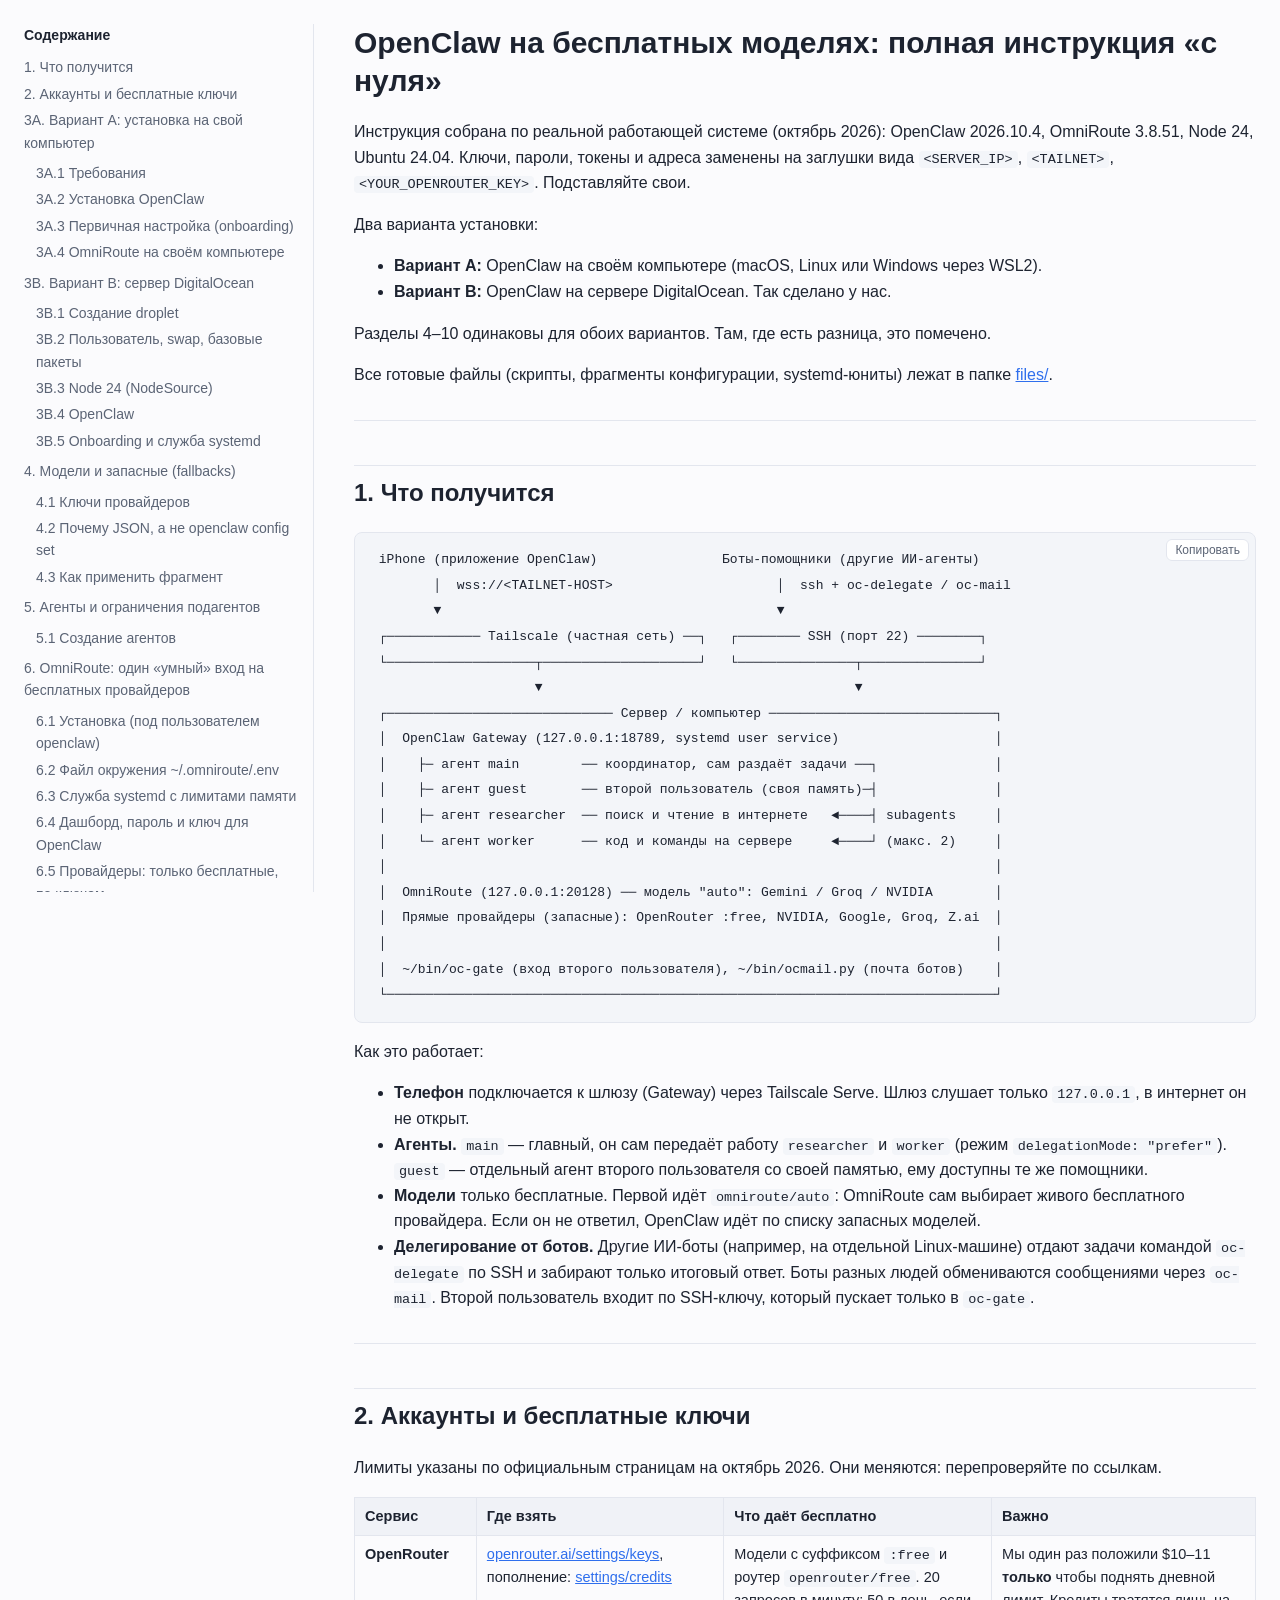
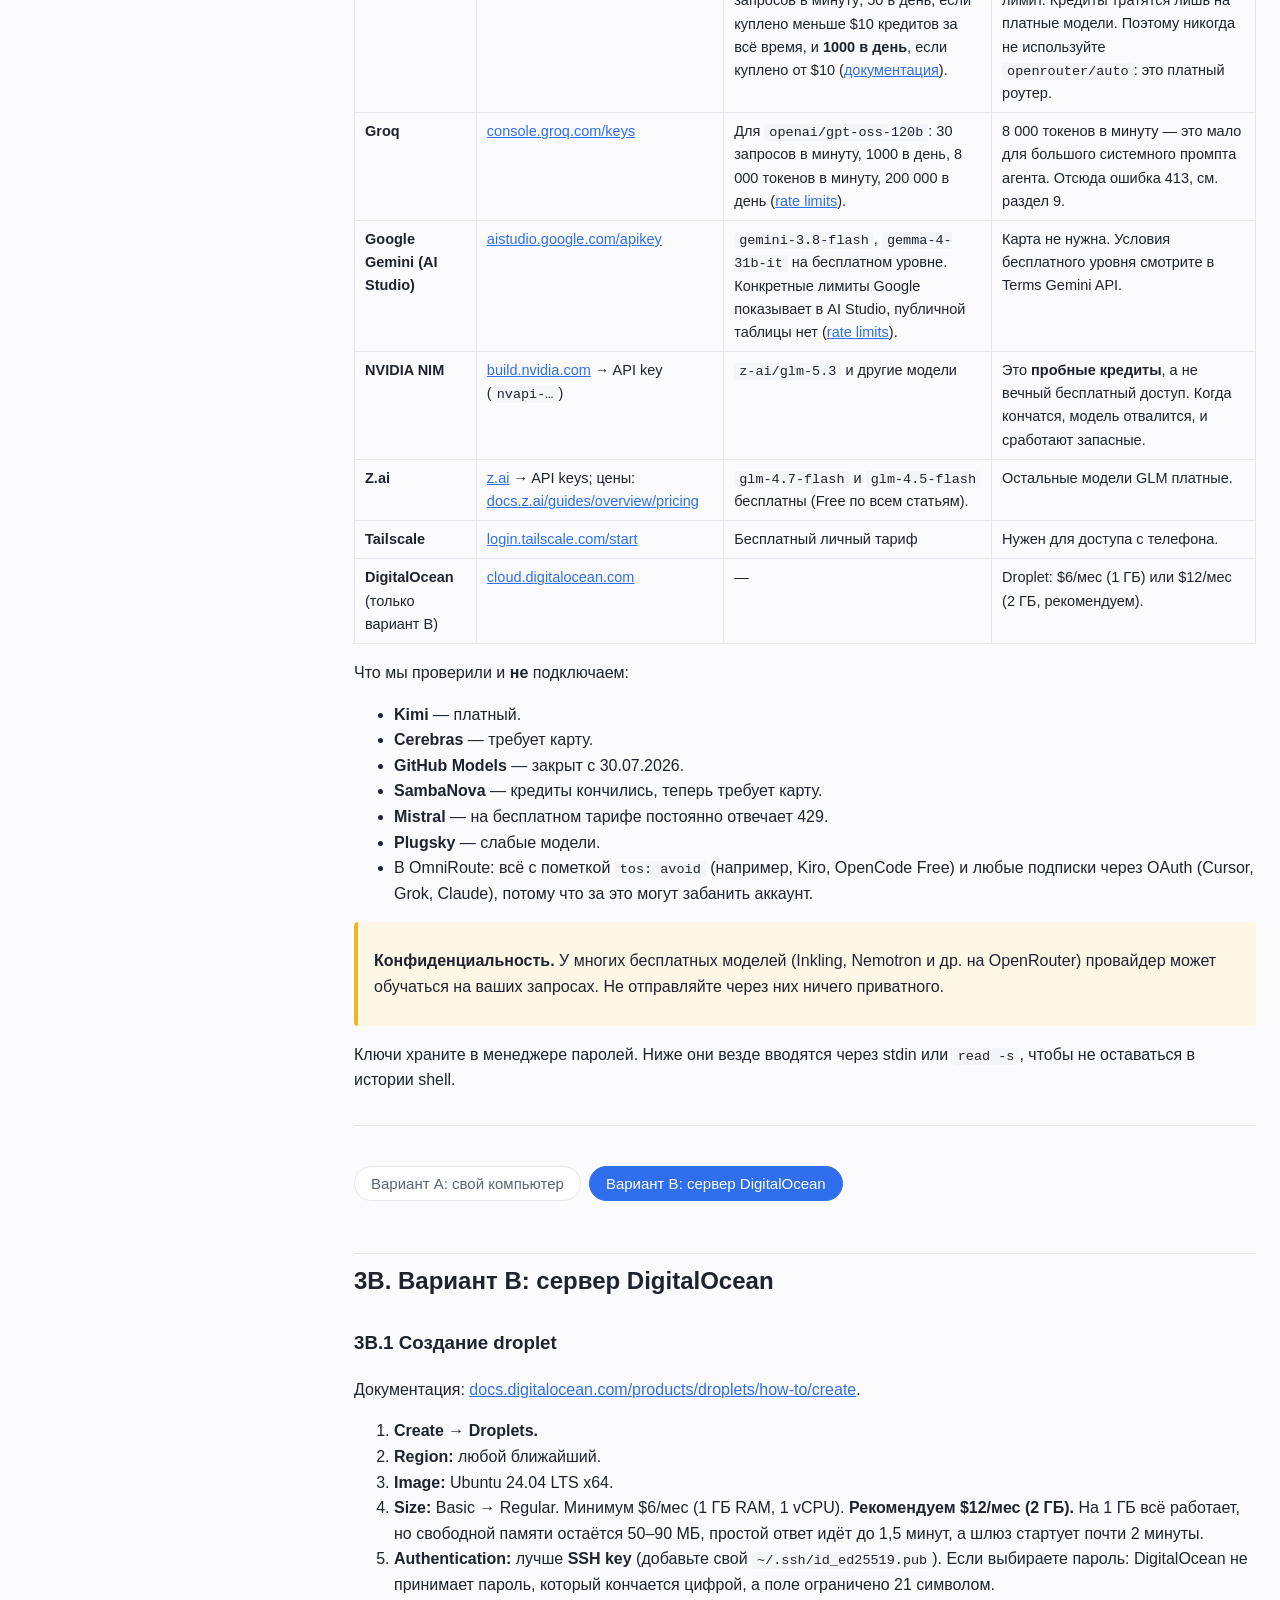
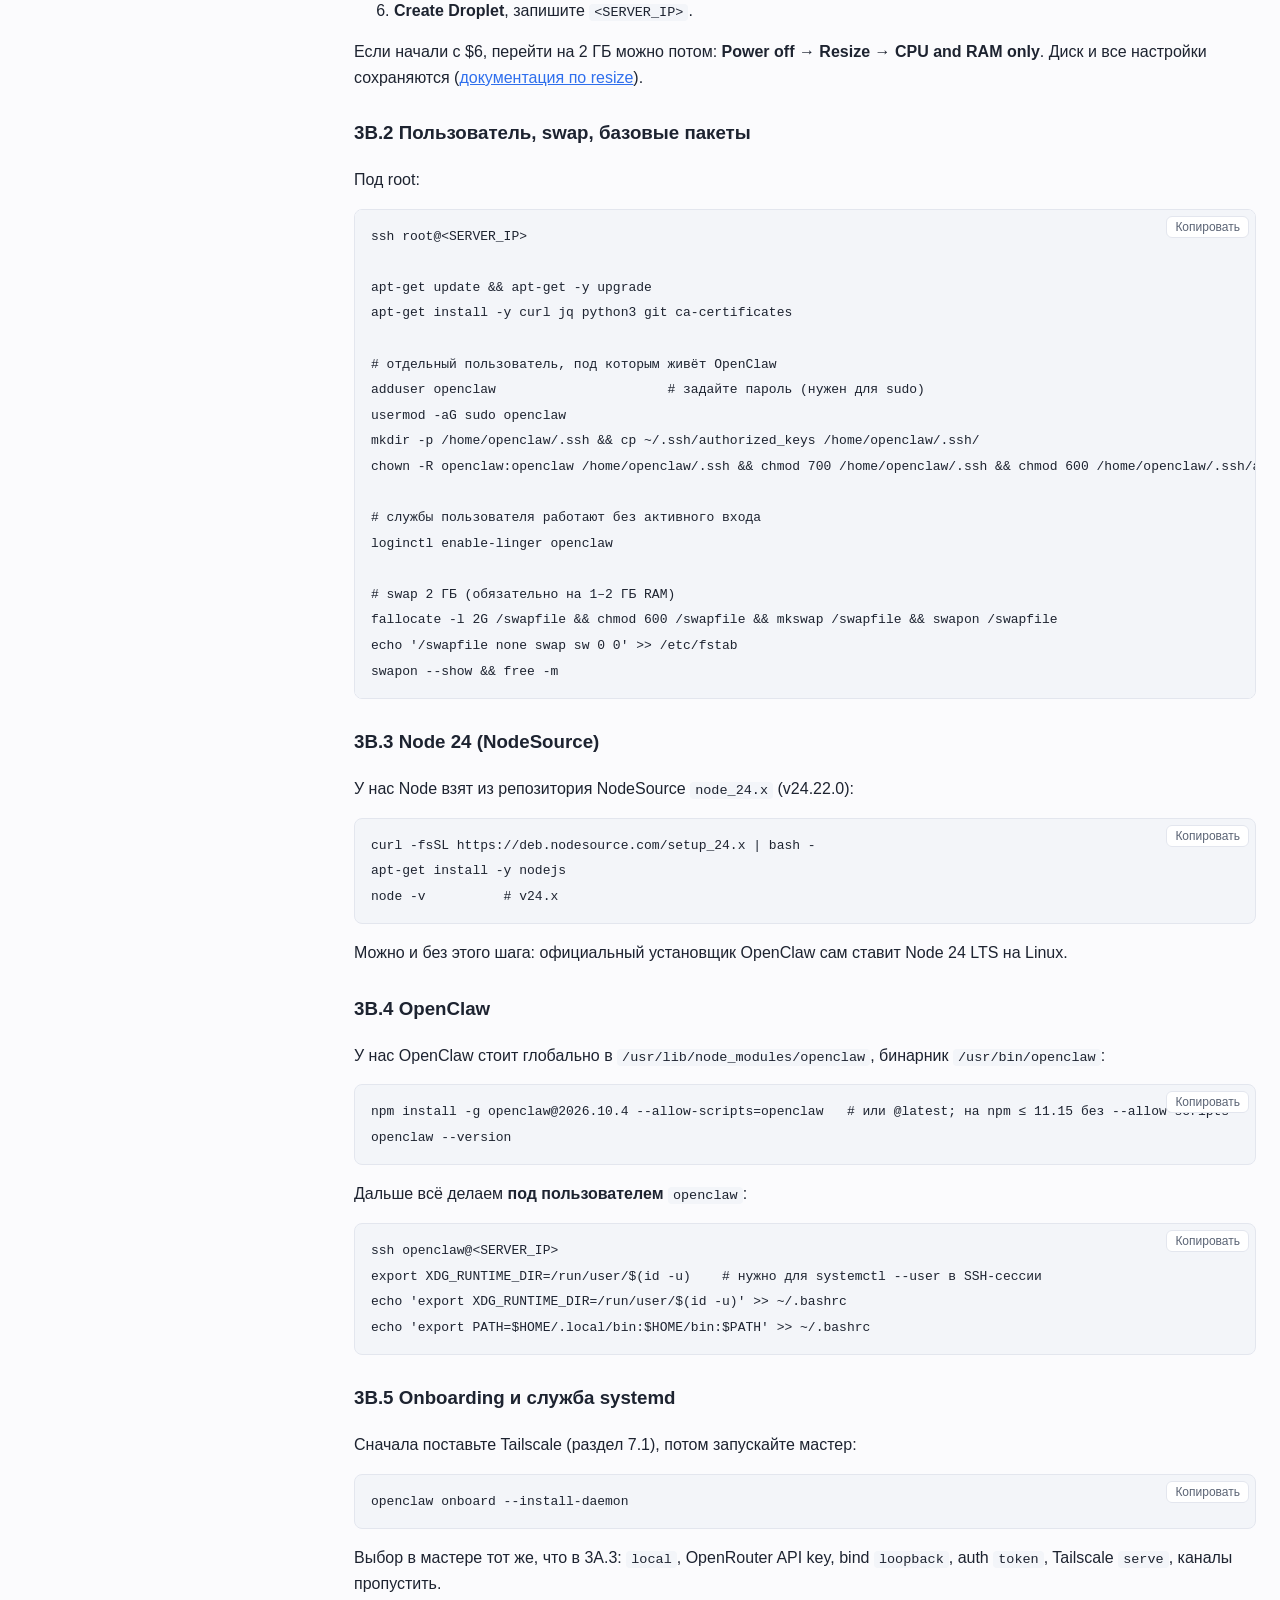
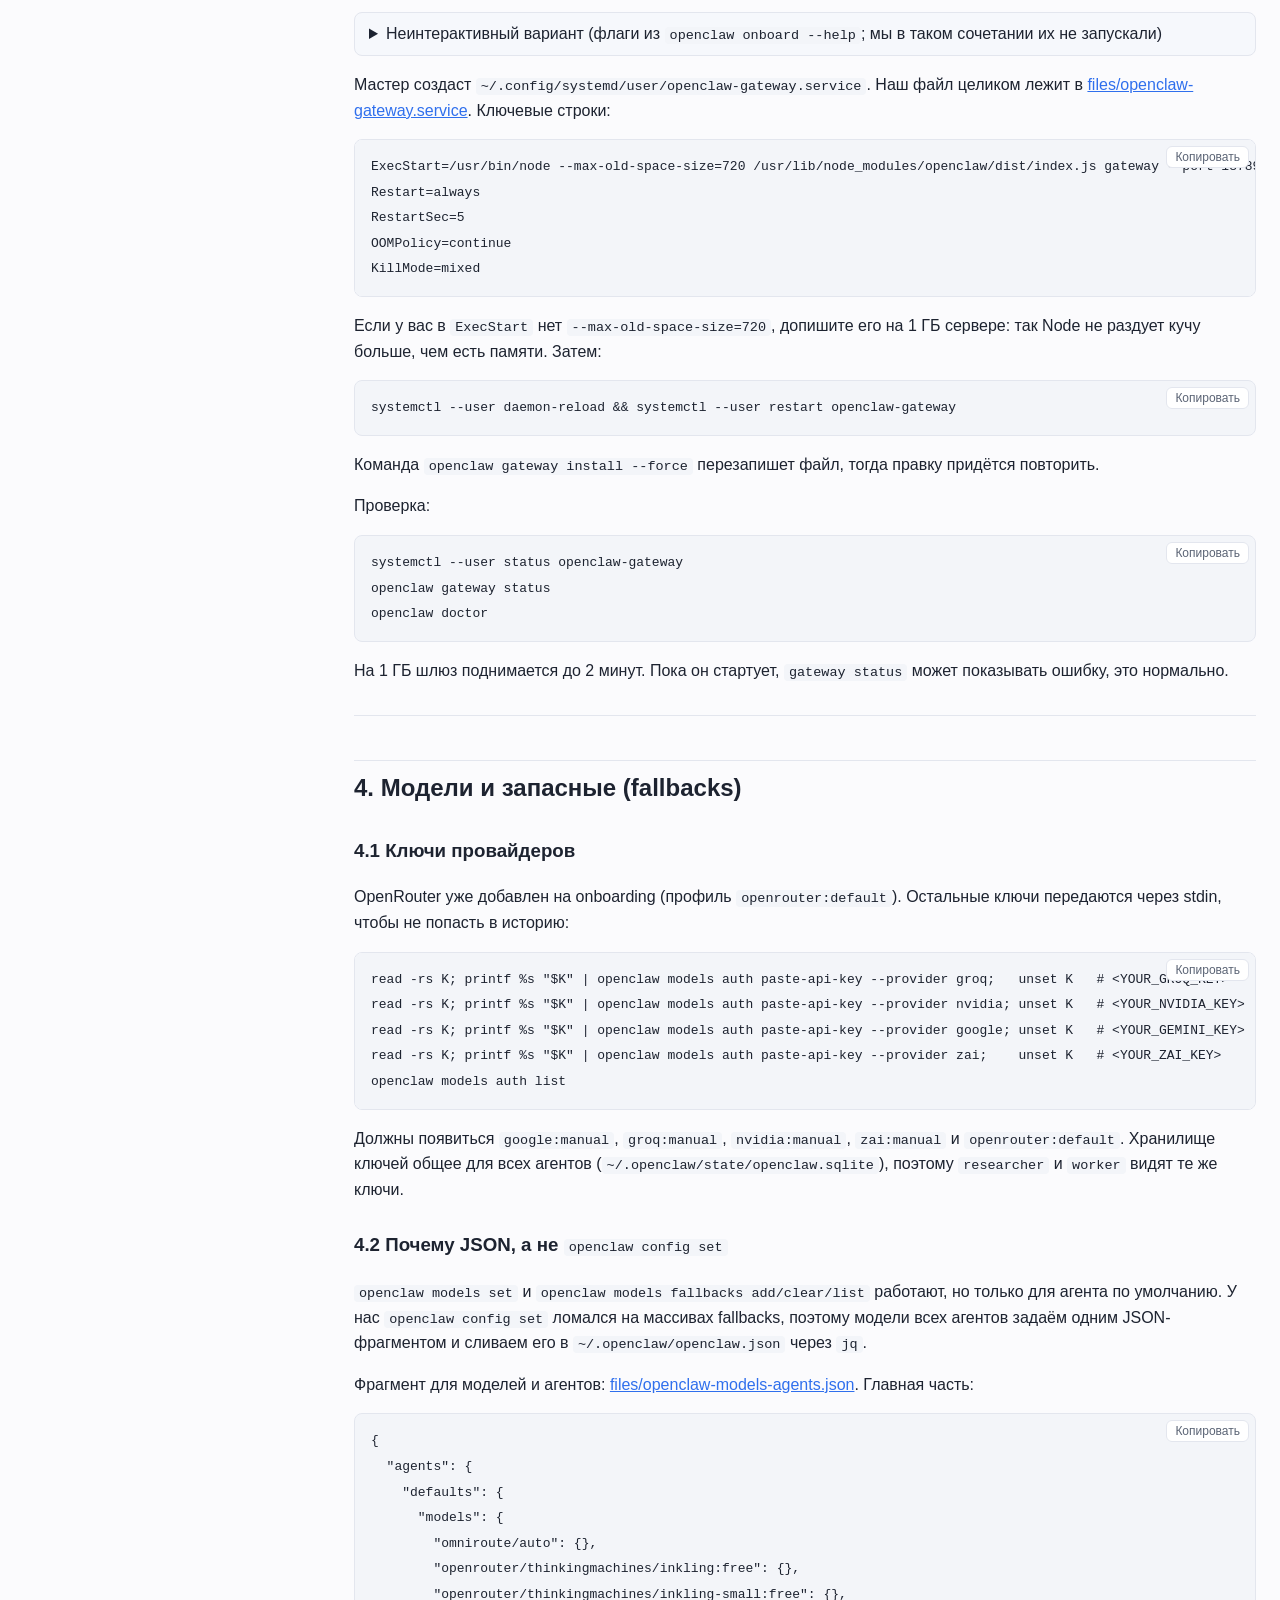
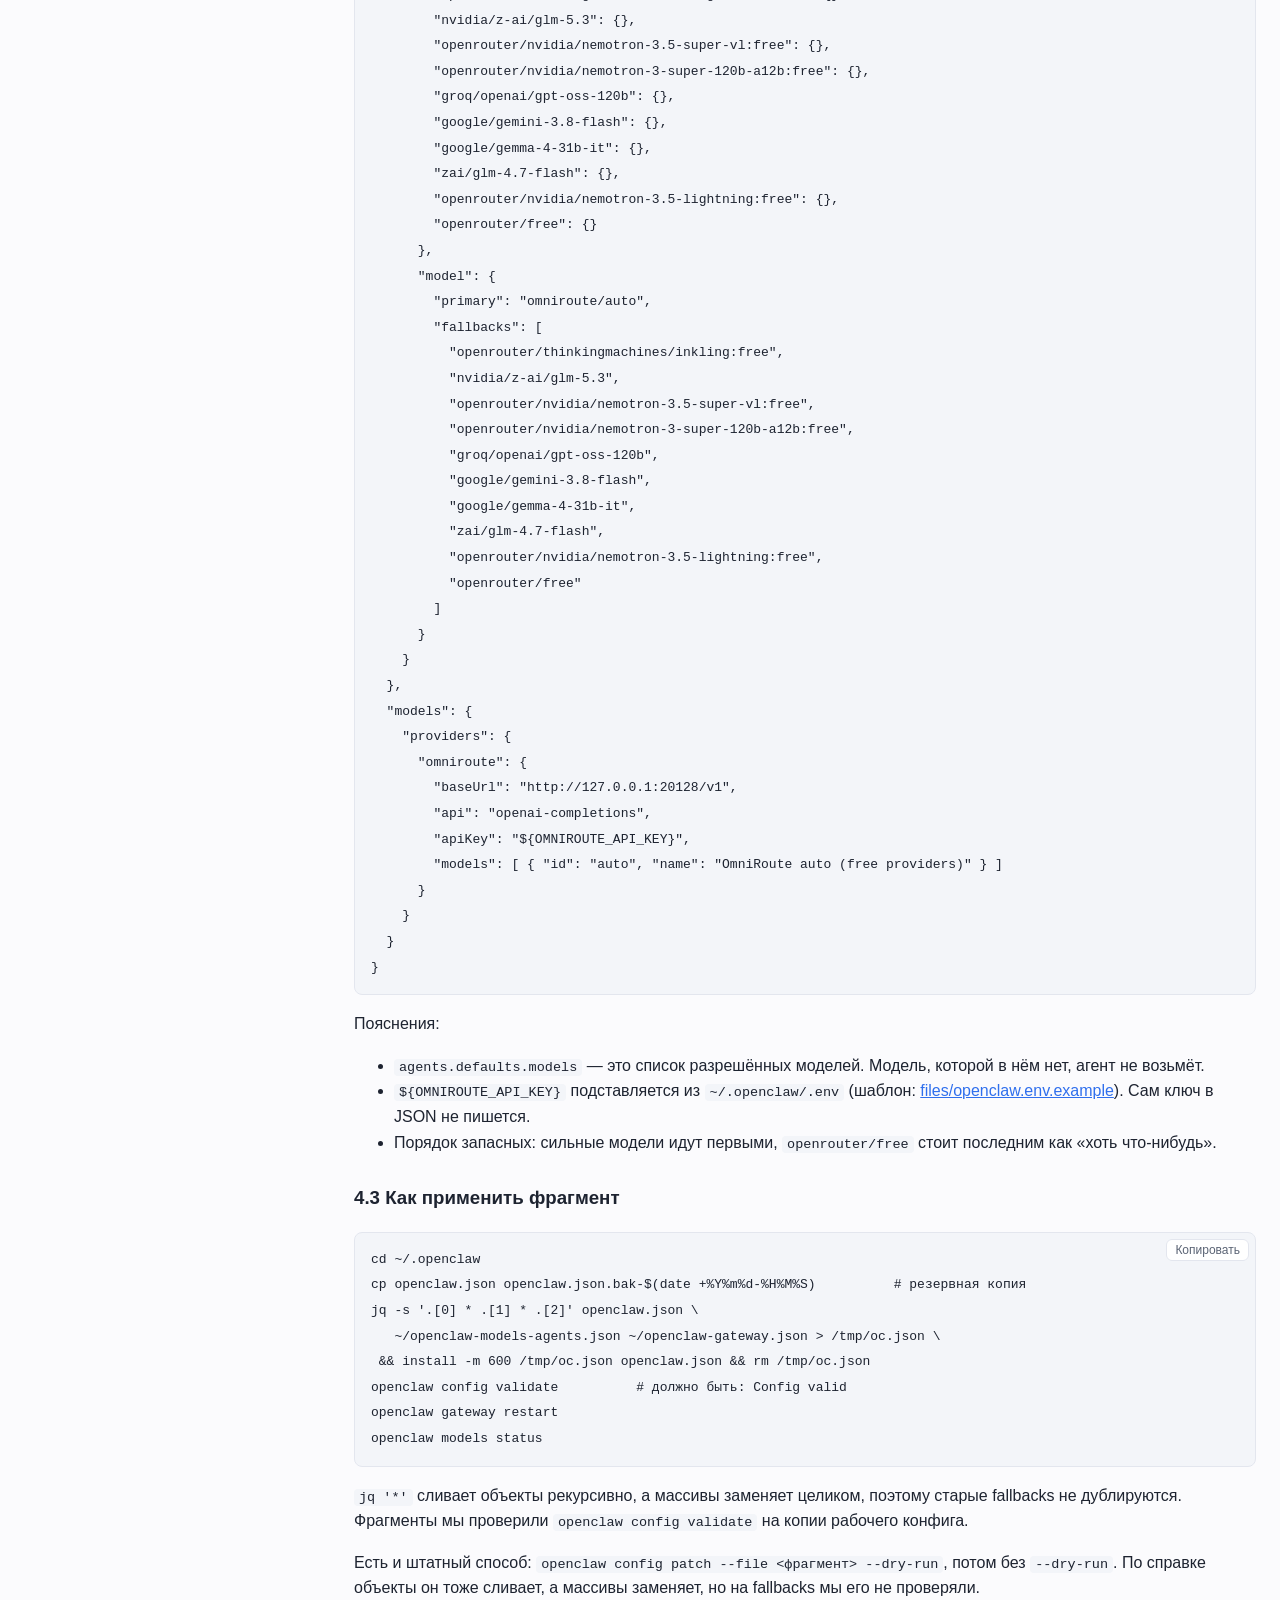
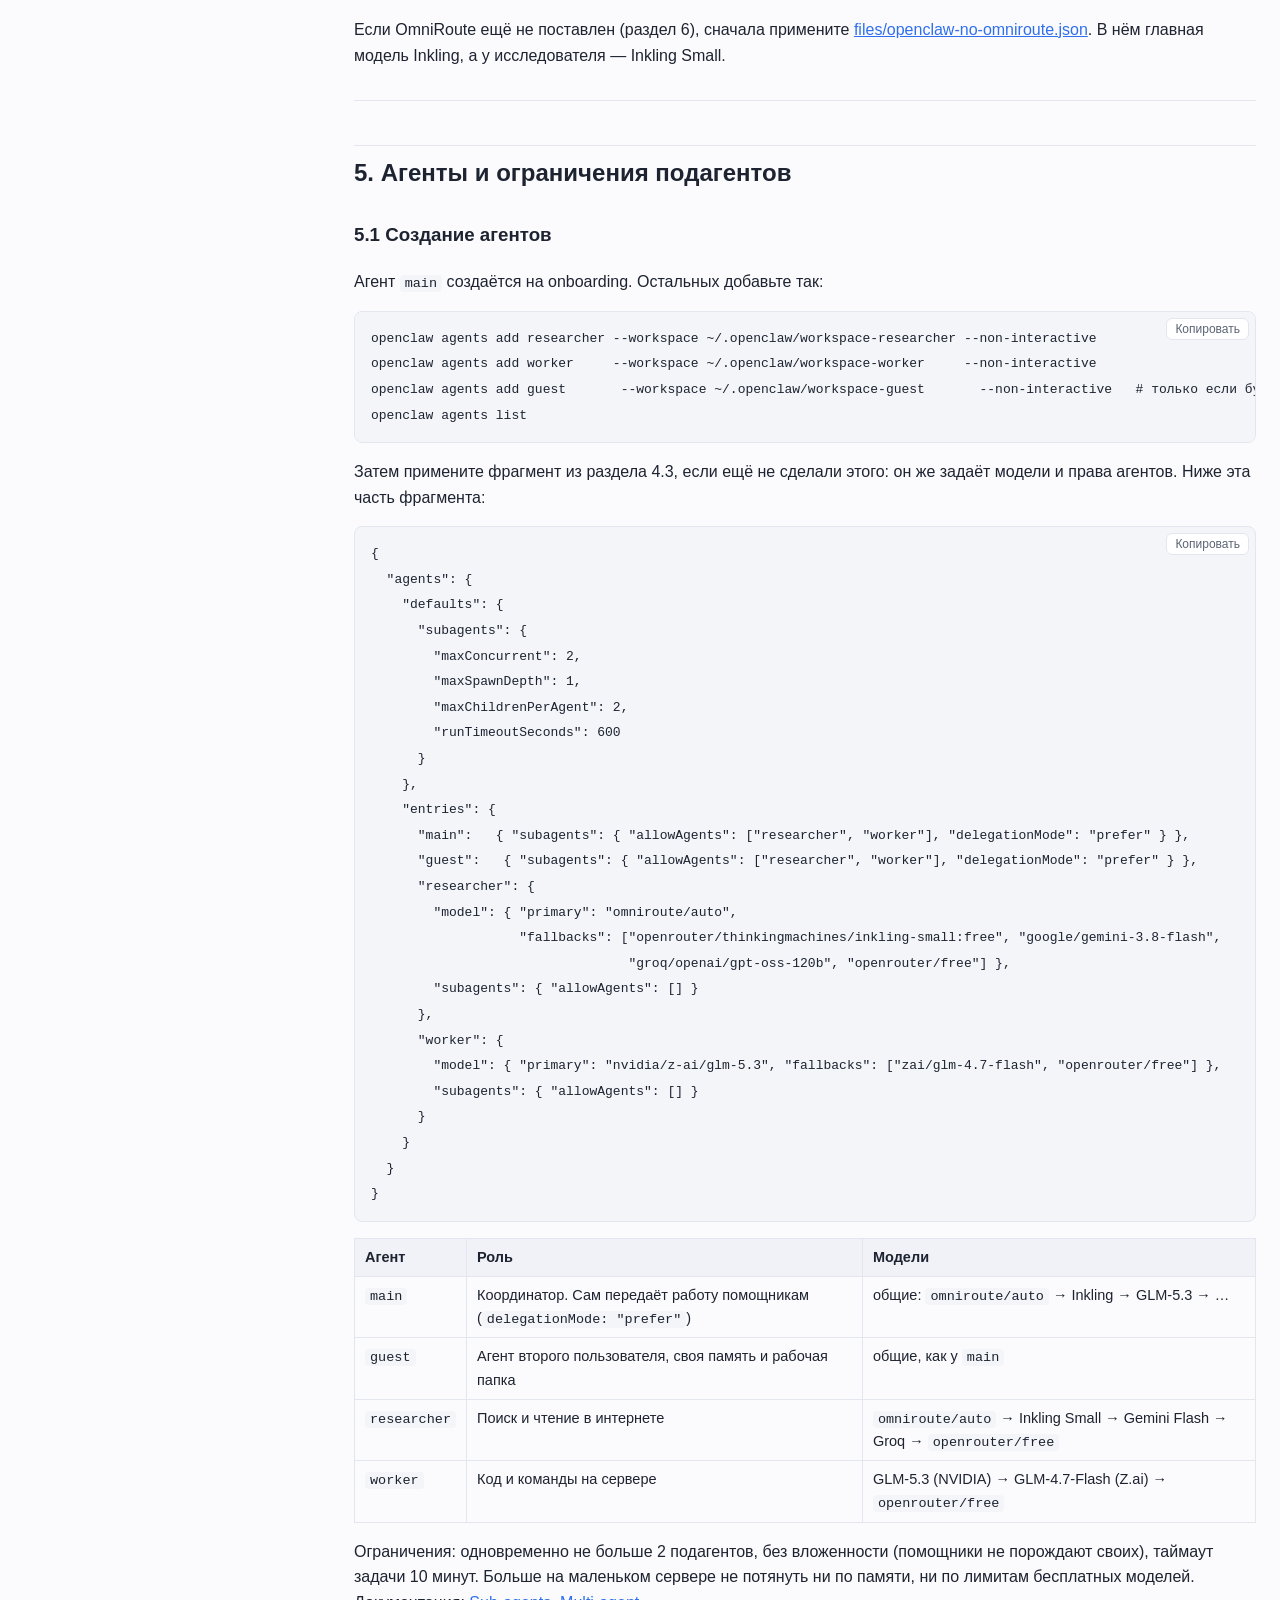
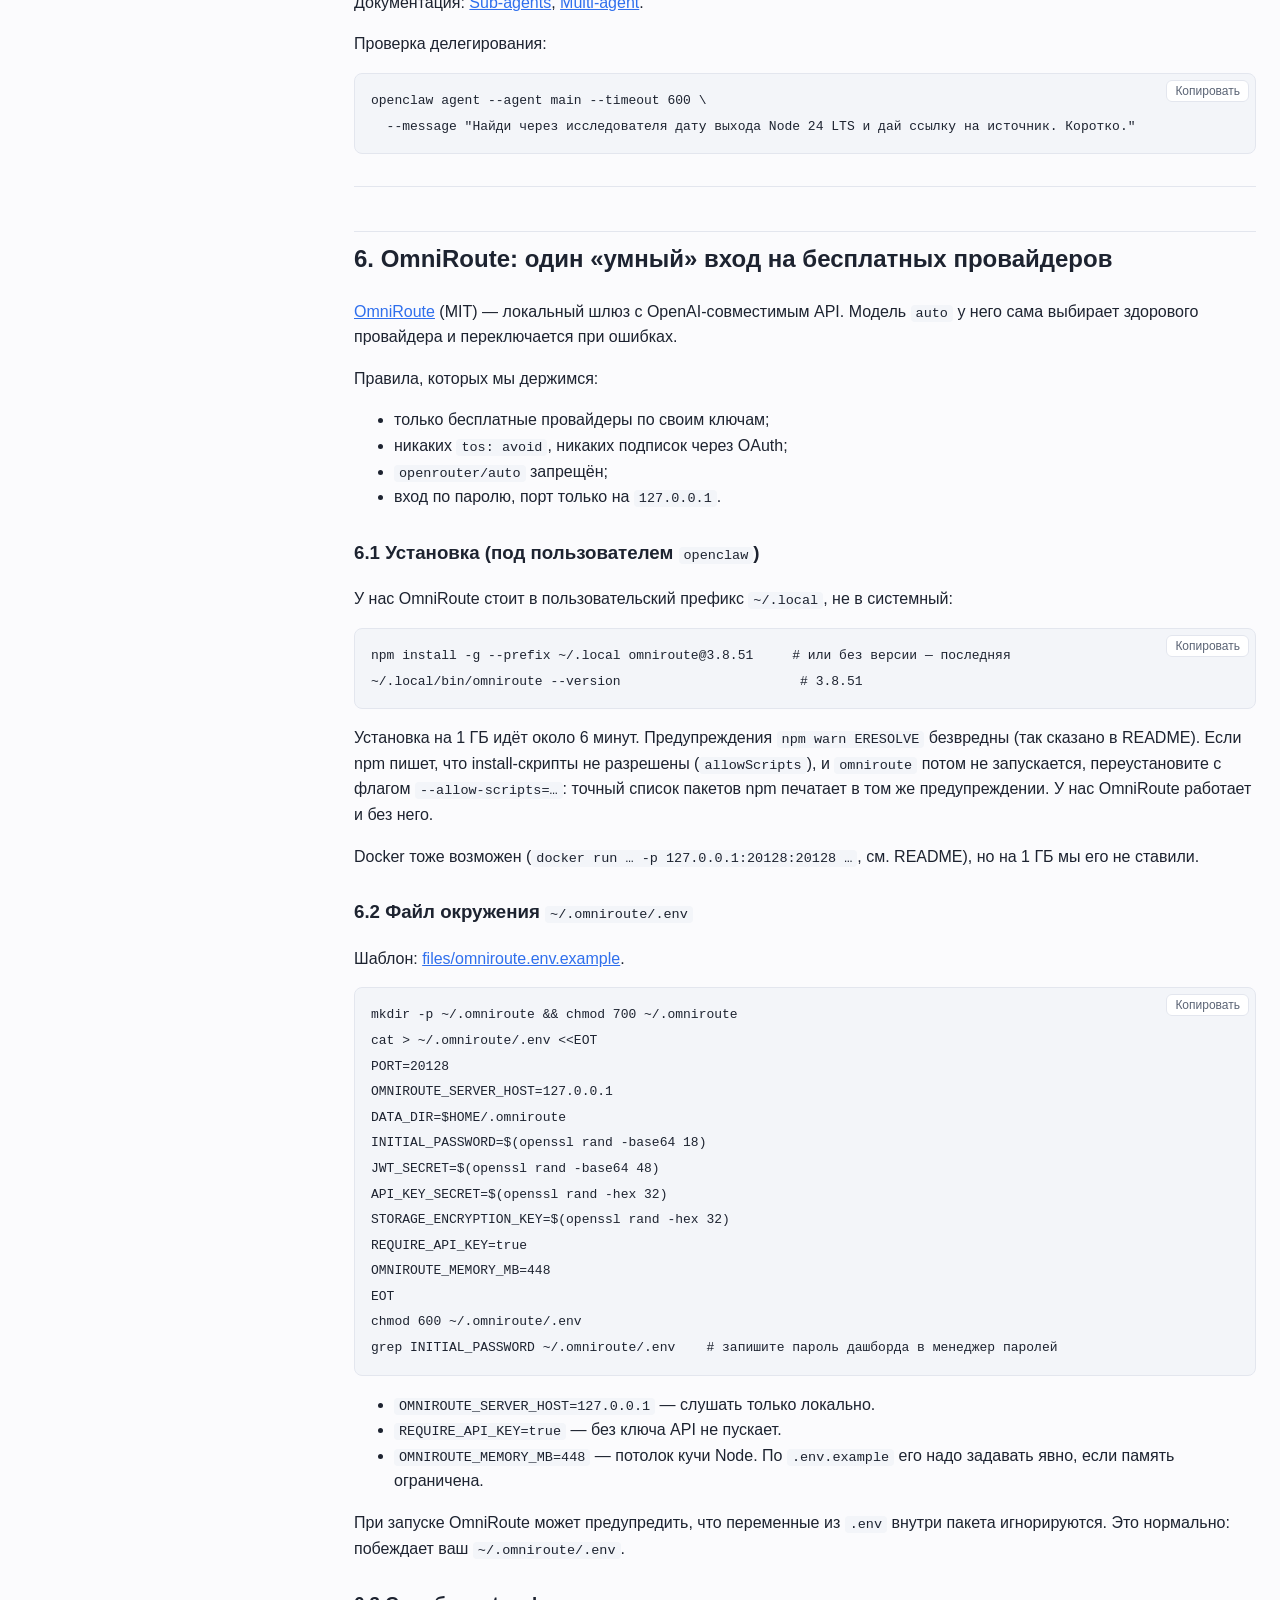
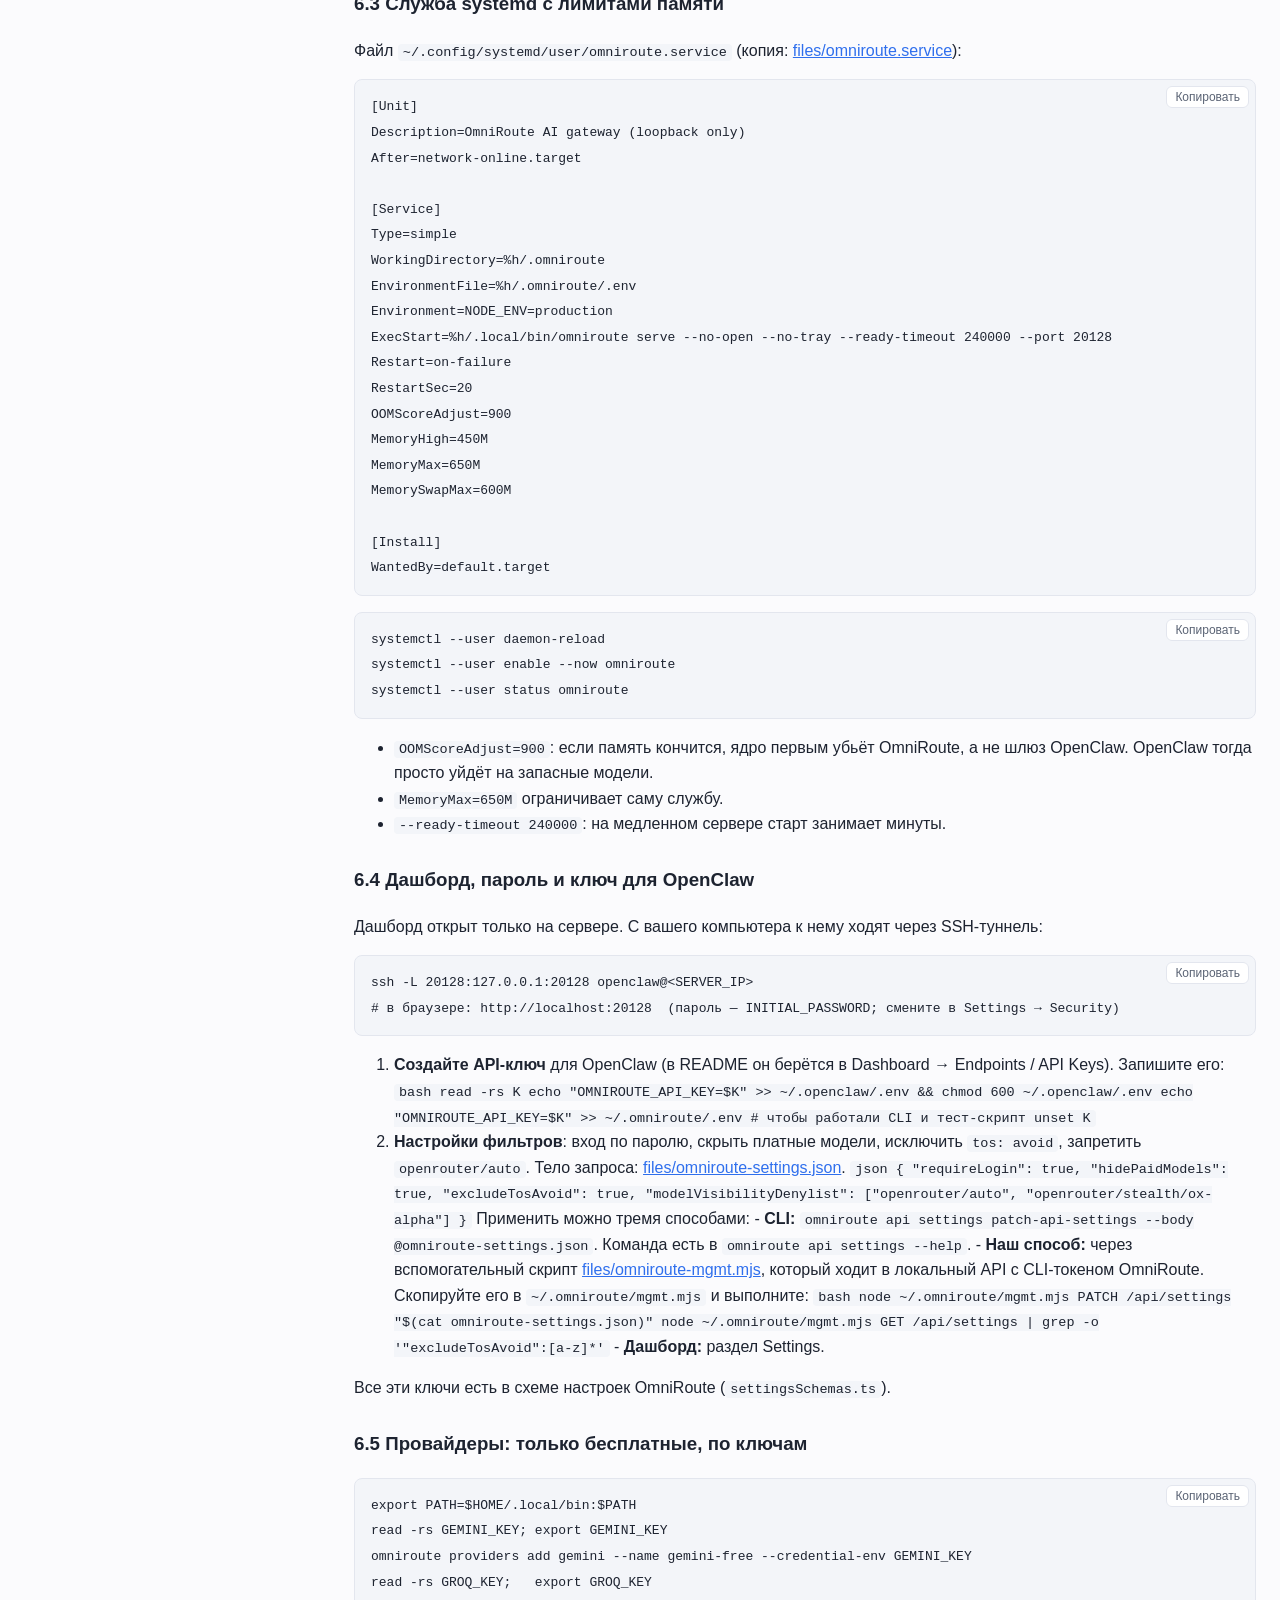
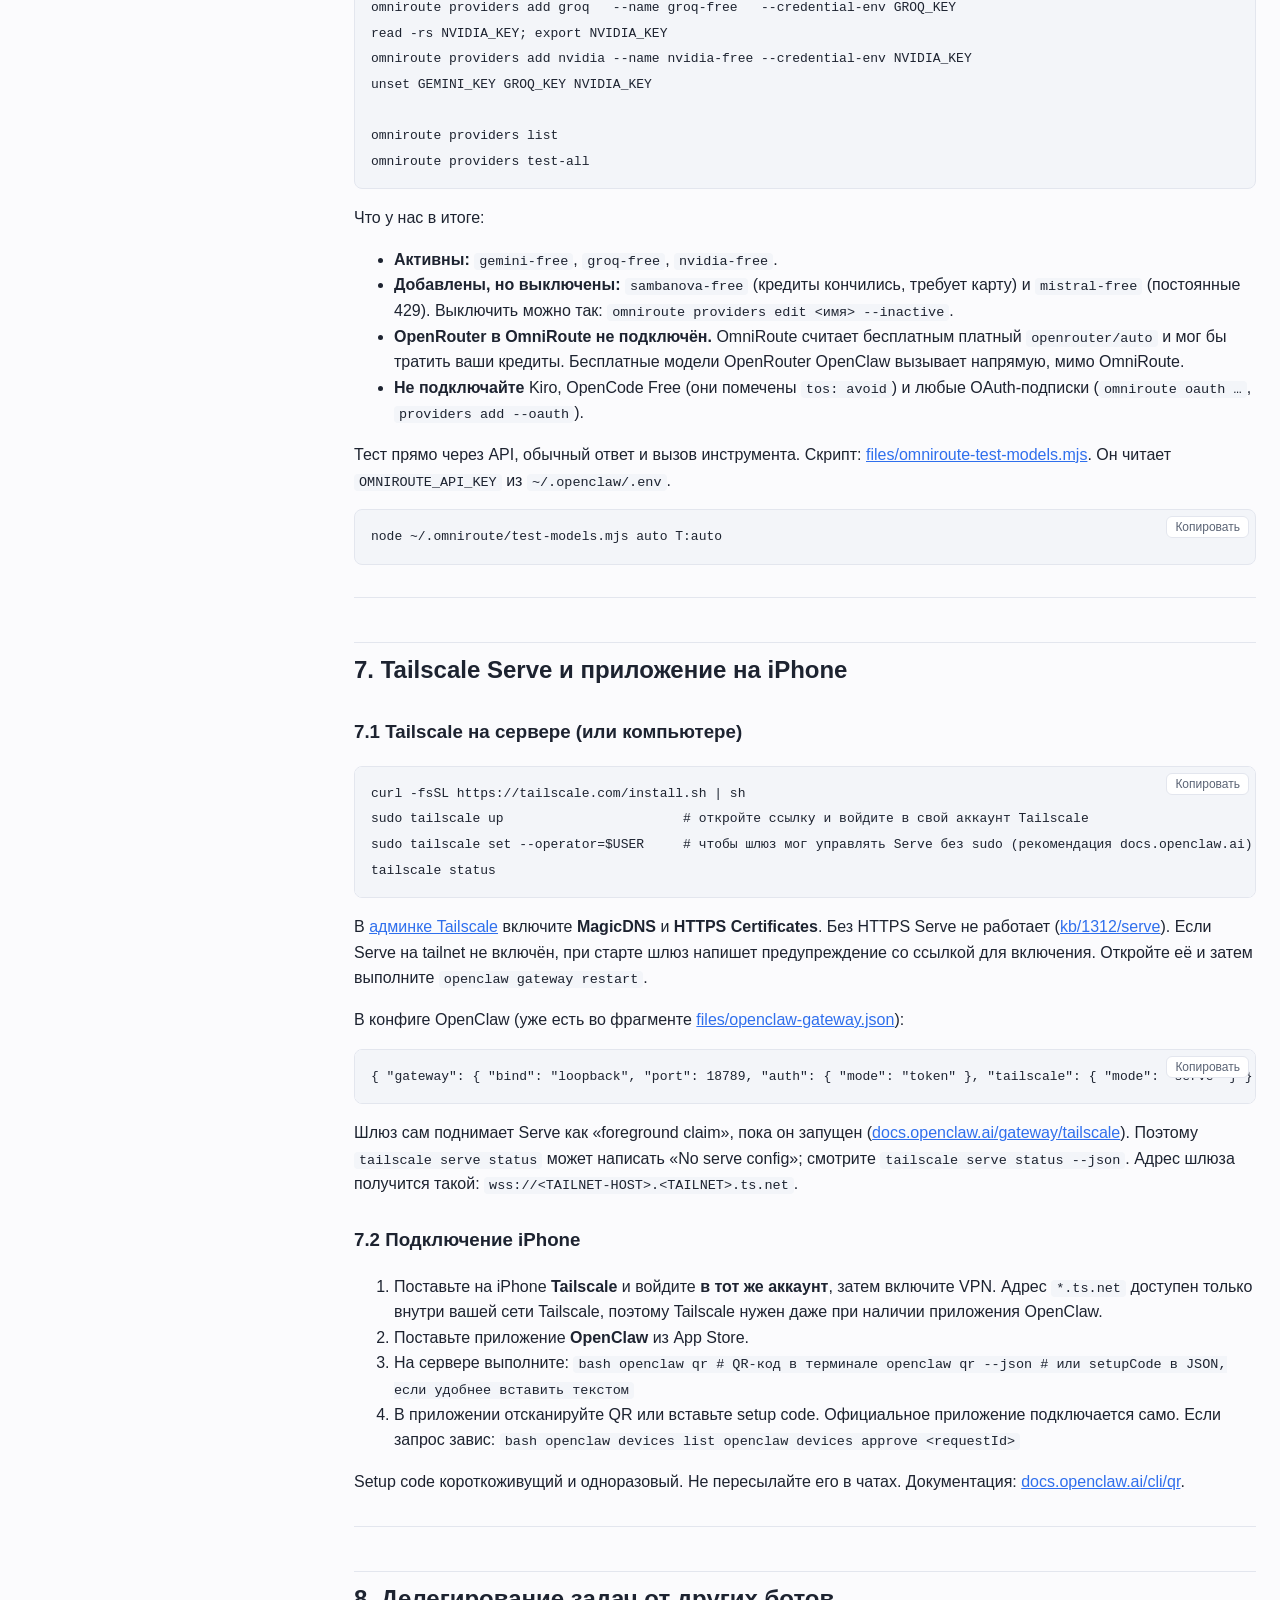
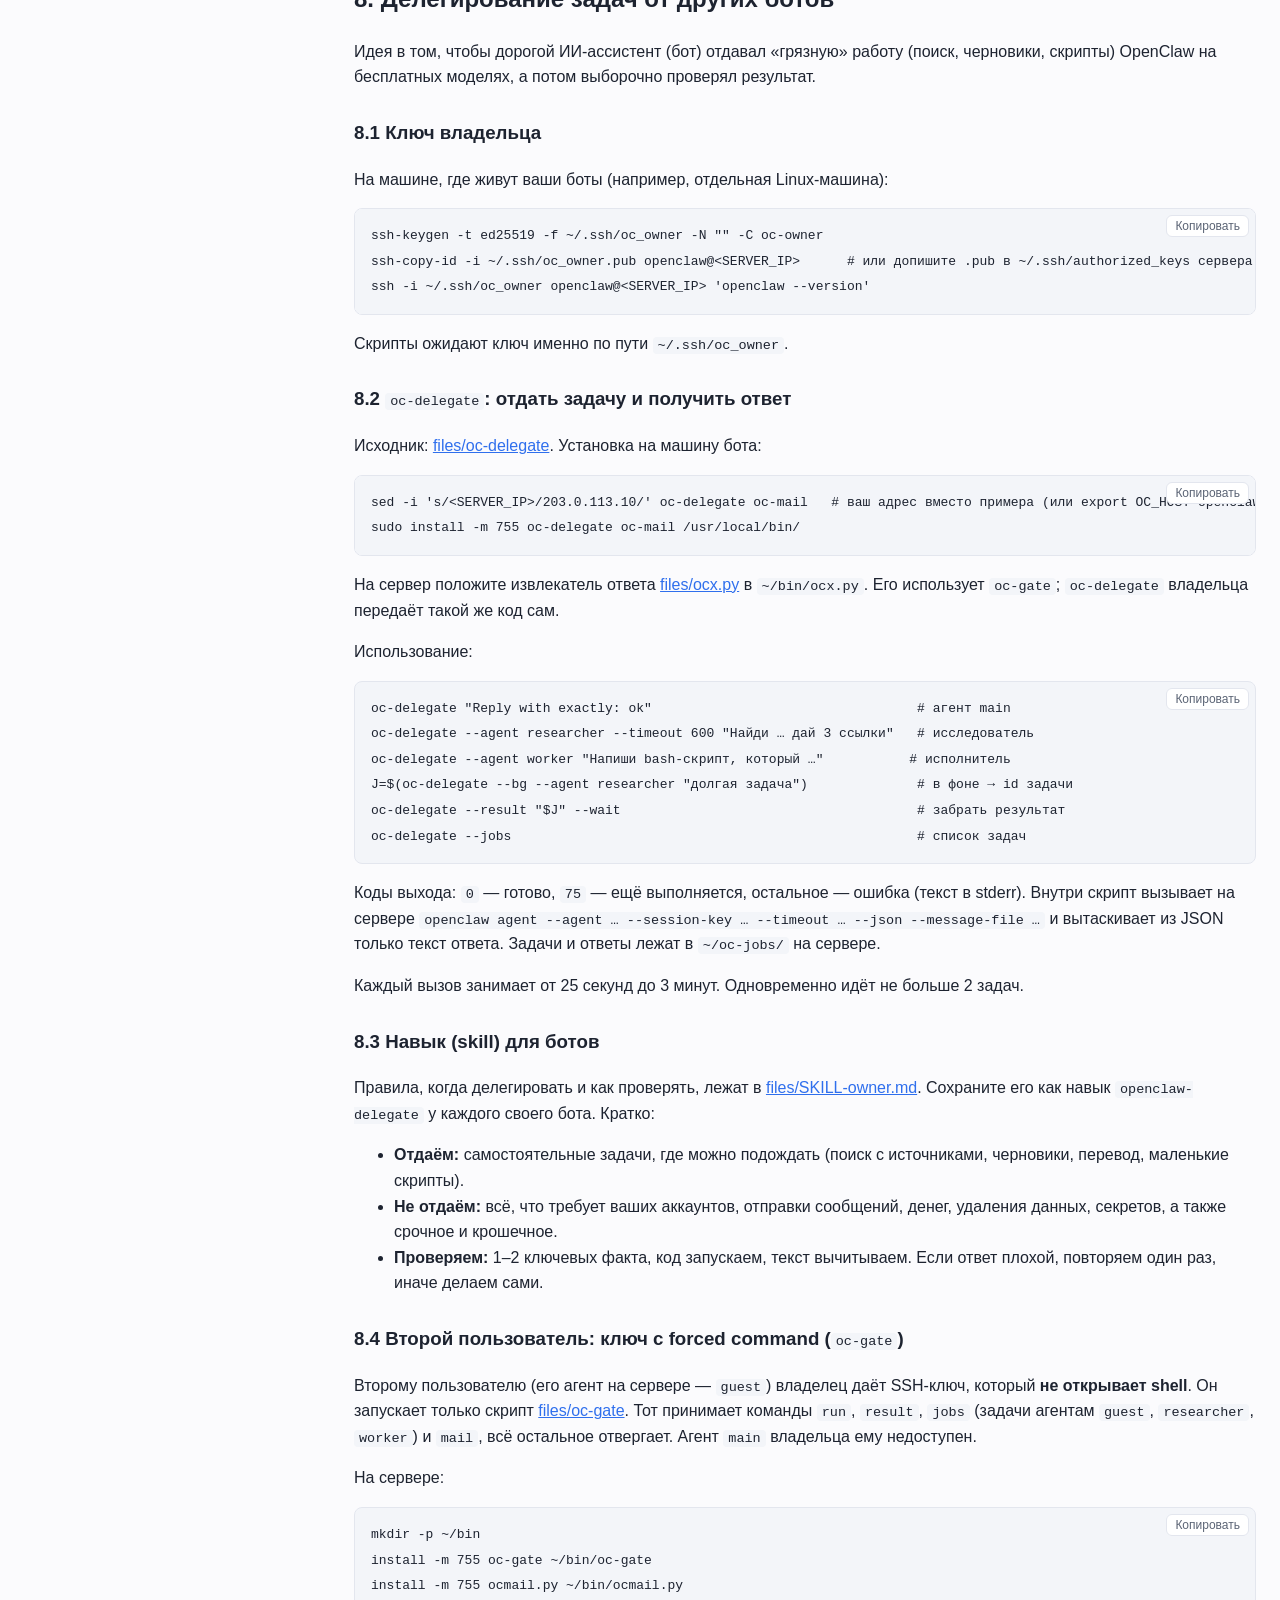
==== openclaw/index.html @ 353440a9 "Add OpenClaw setup guide at /openclaw/" ====
<!doctype html>
<html lang="ru"><head><meta charset="utf-8"><meta name="viewport" content="width=device-width,initial-scale=1">
<title>OpenClaw на бесплатных моделях — инструкция</title><meta name="description" content="Как вручную собрать систему OpenClaw + OmniRoute на бесплатных моделях: на своём компьютере или на сервере DigitalOcean.">
<style>
:root{--bg:#fbfbfd;--fg:#1d2330;--mut:#5b6475;--acc:#2f6fed;--line:#e3e6ee;--code:#f3f5f9;--warn:#fff7e6}
*{box-sizing:border-box}html{scroll-behavior:smooth}
body{margin:0;background:var(--bg);color:var(--fg);font:16px/1.6 -apple-system,BlinkMacSystemFont,"Segoe UI",Roboto,"Helvetica Neue",Arial,sans-serif}
.wrap{display:grid;grid-template-columns:290px minmax(0,1fr);gap:40px;max-width:1280px;margin:0 auto;padding:24px}
nav.toc{position:sticky;top:16px;align-self:start;max-height:calc(100vh - 32px);overflow:auto;font-size:14px;border-right:1px solid var(--line);padding-right:16px}
nav.toc ul{list-style:none;padding-left:12px;margin:4px 0}nav.toc>div>ul{padding-left:0}
nav.toc a{color:var(--mut);text-decoration:none;display:block;padding:2px 0}nav.toc a:hover{color:var(--acc)}
nav.toc .ttl{font-weight:600;color:var(--fg);margin-bottom:8px}
main{min-width:0}h1{font-size:30px;line-height:1.25;margin-top:0}h2{margin-top:44px;padding-top:8px;border-top:1px solid var(--line)}h3{margin-top:28px}
a{color:var(--acc)}code{background:var(--code);padding:1px 5px;border-radius:4px;font:13.5px/1.5 ui-monospace,SFMono-Regular,Menlo,Consolas,monospace}
pre{position:relative;background:var(--code);border:1px solid var(--line);border-radius:8px;padding:14px 16px;overflow:auto}
pre code{background:none;padding:0;font-size:13px;white-space:pre}
.copy{position:absolute;top:6px;right:6px;font:12px sans-serif;border:1px solid var(--line);background:#fff;border-radius:6px;padding:3px 8px;cursor:pointer;color:var(--mut)}
.copy:hover{color:var(--acc);border-color:var(--acc)}
table{border-collapse:collapse;width:100%;font-size:14.5px;margin:12px 0;display:block;overflow-x:auto}
th,td{border:1px solid var(--line);padding:7px 10px;vertical-align:top;text-align:left}th{background:#f0f2f7}
blockquote{margin:16px 0;padding:10px 16px;background:var(--warn);border-left:4px solid #f0b429;border-radius:4px}
details{background:#f6f8fc;border:1px solid var(--line);border-radius:8px;padding:8px 14px;margin:12px 0}summary{cursor:pointer;font-weight:500}
.tabs{display:flex;gap:8px;margin:28px 0 0;flex-wrap:wrap;position:sticky;top:0;background:var(--bg);padding:8px 0;z-index:2}
.tab{border:1px solid var(--line);background:#fff;border-radius:999px;padding:8px 16px;font-size:15px;cursor:pointer;color:var(--mut)}
.tab.on{background:var(--acc);border-color:var(--acc);color:#fff}
.js .variant{display:none}.js .variant.on{display:block}
hr{border:0;border-top:1px solid var(--line);margin:32px 0}
@media (max-width:900px){.wrap{grid-template-columns:1fr}nav.toc{position:static;max-height:none;border-right:0;border-bottom:1px solid var(--line);padding-bottom:12px}}
@media print{nav.toc,.tabs,.copy{display:none}.js .variant{display:block}}
</style><script>
document.documentElement.classList.add('js');
(function(){
 function show(v){document.querySelectorAll('.variant').forEach(function(d){d.classList.toggle('on',d.dataset.variant===v)});
  document.querySelectorAll('.tab').forEach(function(t){t.classList.toggle('on',t.dataset.v===v);t.setAttribute('aria-selected',t.dataset.v===v)});
  try{localStorage.setItem('oc-variant',v)}catch(e){}}
 function fromHash(){var h=decodeURIComponent(location.hash.slice(1));if(!h)return null;
  var el=document.getElementById(h);if(!el)return null;var p=el.closest('.variant');return p?p.dataset.variant:null}
 document.addEventListener('DOMContentLoaded',function(){
  var v=fromHash()||(function(){try{return localStorage.getItem('oc-variant')}catch(e){return null}})()||'b';show(v);
  document.querySelectorAll('.tab').forEach(function(t){t.addEventListener('click',function(){show(t.dataset.v)})});
  window.addEventListener('hashchange',function(){var v=fromHash();if(v){show(v);var el=document.getElementById(decodeURIComponent(location.hash.slice(1)));if(el)el.scrollIntoView()}});
  document.querySelectorAll('pre').forEach(function(p){var b=document.createElement('button');b.className='copy';b.type='button';b.textContent='Копировать';
   b.addEventListener('click',function(){var t=p.querySelector('code')?p.querySelector('code').innerText:p.innerText;
    var done=function(){b.textContent='Скопировано';setTimeout(function(){b.textContent='Копировать'},1500)};
    if(navigator.clipboard&&window.isSecureContext){navigator.clipboard.writeText(t).then(done)}else{var ta=document.createElement('textarea');ta.value=t;document.body.appendChild(ta);ta.select();document.execCommand('copy');ta.remove();done()}});
   p.appendChild(b)});
 });
})();
</script></head>
<body><div class="wrap"><nav class="toc"><div class="ttl">Содержание</div><div class="toc">
<ul>
<li><a href="#1-что-получится">1. Что получится</a></li>
<li><a href="#2-аккаунты-и-бесплатные-ключи">2. Аккаунты и бесплатные ключи</a></li>
<li><a href="#3a-вариант-a-установка-на-свой-компьютер">3A. Вариант A: установка на свой компьютер</a><ul>
<li><a href="#3a1-требования">3A.1 Требования</a></li>
<li><a href="#3a2-установка-openclaw">3A.2 Установка OpenClaw</a></li>
<li><a href="#3a3-первичная-настройка-onboarding">3A.3 Первичная настройка (onboarding)</a></li>
<li><a href="#3a4-omniroute-на-своём-компьютере">3A.4 OmniRoute на своём компьютере</a></li>
</ul>
</li>
<li><a href="#3b-вариант-b-сервер-digitalocean">3B. Вариант B: сервер DigitalOcean</a><ul>
<li><a href="#3b1-создание-droplet">3B.1 Создание droplet</a></li>
<li><a href="#3b2-пользователь-swap-базовые-пакеты">3B.2 Пользователь, swap, базовые пакеты</a></li>
<li><a href="#3b3-node-24-nodesource">3B.3 Node 24 (NodeSource)</a></li>
<li><a href="#3b4-openclaw">3B.4 OpenClaw</a></li>
<li><a href="#3b5-onboarding-и-служба-systemd">3B.5 Onboarding и служба systemd</a></li>
</ul>
</li>
<li><a href="#4-модели-и-запасные-fallbacks">4. Модели и запасные (fallbacks)</a><ul>
<li><a href="#41-ключи-провайдеров">4.1 Ключи провайдеров</a></li>
<li><a href="#42-почему-json-а-не-openclaw-config-set">4.2 Почему JSON, а не openclaw config set</a></li>
<li><a href="#43-как-применить-фрагмент">4.3 Как применить фрагмент</a></li>
</ul>
</li>
<li><a href="#5-агенты-и-ограничения-подагентов">5. Агенты и ограничения подагентов</a><ul>
<li><a href="#51-создание-агентов">5.1 Создание агентов</a></li>
</ul>
</li>
<li><a href="#6-omniroute-один-умный-вход-на-бесплатных-провайдеров">6. OmniRoute: один «умный» вход на бесплатных провайдеров</a><ul>
<li><a href="#61-установка-под-пользователем-openclaw">6.1 Установка (под пользователем openclaw)</a></li>
<li><a href="#62-файл-окружения-omnirouteenv">6.2 Файл окружения ~/.omniroute/.env</a></li>
<li><a href="#63-служба-systemd-с-лимитами-памяти">6.3 Служба systemd с лимитами памяти</a></li>
<li><a href="#64-дашборд-пароль-и-ключ-для-openclaw">6.4 Дашборд, пароль и ключ для OpenClaw</a></li>
<li><a href="#65-провайдеры-только-бесплатные-по-ключам">6.5 Провайдеры: только бесплатные, по ключам</a></li>
</ul>
</li>
<li><a href="#7-tailscale-serve-и-приложение-на-iphone">7. Tailscale Serve и приложение на iPhone</a><ul>
<li><a href="#71-tailscale-на-сервере-или-компьютере">7.1 Tailscale на сервере (или компьютере)</a></li>
<li><a href="#72-подключение-iphone">7.2 Подключение iPhone</a></li>
</ul>
</li>
<li><a href="#8-делегирование-задач-от-других-ботов">8. Делегирование задач от других ботов</a><ul>
<li><a href="#81-ключ-владельца">8.1 Ключ владельца</a></li>
<li><a href="#82-oc-delegate-отдать-задачу-и-получить-ответ">8.2 oc-delegate: отдать задачу и получить ответ</a></li>
<li><a href="#83-навык-skill-для-ботов">8.3 Навык (skill) для ботов</a></li>
<li><a href="#84-второй-пользователь-ключ-с-forced-command-oc-gate">8.4 Второй пользователь: ключ с forced command (oc-gate)</a></li>
<li><a href="#85-oc-mail-почта-между-ботами-двух-людей">8.5 oc-mail: почта между ботами двух людей</a></li>
<li><a href="#86-для-варианта-a">8.6 Для варианта A</a></li>
</ul>
</li>
<li><a href="#9-проверки-и-решение-проблем">9. Проверки и решение проблем</a><ul>
<li><a href="#91-быстрая-проверка-всей-системы">9.1 Быстрая проверка всей системы</a></li>
<li><a href="#92-таблица-проблем">9.2 Таблица проблем</a></li>
<li><a href="#93-откат">9.3 Откат</a></li>
</ul>
</li>
<li><a href="#10-безопасность">10. Безопасность</a></li>
<li><a href="#приложение-проверенные-версии-и-пути">Приложение: проверенные версии и пути</a></li>
</ul>
</div>

<p style="margin-top:12px"><a href="files/index.html">Все файлы →</a> · <a href="openclaw-setup-ru.md">Markdown</a></p></nav>
<main><h1 id="openclaw-на-бесплатных-моделях-полная-инструкция-с-нуля">OpenClaw на бесплатных моделях: полная инструкция «с нуля»</h1>
<p>Инструкция собрана по реальной работающей системе (октябрь 2026): OpenClaw 2026.10.4, OmniRoute 3.8.51, Node 24, Ubuntu 24.04. Ключи, пароли, токены и адреса заменены на заглушки вида <code>&lt;SERVER_IP&gt;</code>, <code>&lt;TAILNET&gt;</code>, <code>&lt;YOUR_OPENROUTER_KEY&gt;</code>. Подставляйте свои.</p>
<p>Два варианта установки:</p>
<ul>
<li><strong>Вариант A:</strong> OpenClaw на своём компьютере (macOS, Linux или Windows через WSL2).</li>
<li><strong>Вариант B:</strong> OpenClaw на сервере DigitalOcean. Так сделано у нас.</li>
</ul>
<p>Разделы 4–10 одинаковы для обоих вариантов. Там, где есть разница, это помечено.</p>
<p>Все готовые файлы (скрипты, фрагменты конфигурации, systemd-юниты) лежат в папке <a href="files/index.html">files/</a>.</p>
<hr />
<h2 id="1-что-получится">1. Что получится</h2>
<pre><code class="language-text"> iPhone (приложение OpenClaw)                Боты-помощники (другие ИИ-агенты)
        │  wss://&lt;TAILNET-HOST&gt;                     │  ssh + oc-delegate / oc-mail
        ▼                                           ▼
 ┌──────────── Tailscale (частная сеть) ──┐   ┌──────── SSH (порт 22) ────────┐
 └───────────────────┬────────────────────┘   └───────────────┬───────────────┘
                     ▼                                        ▼
 ┌───────────────────────────── Сервер / компьютер ─────────────────────────────┐
 │  OpenClaw Gateway (127.0.0.1:18789, systemd user service)                    │
 │    ├─ агент main        ── координатор, сам раздаёт задачи ──┐               │
 │    ├─ агент guest       ── второй пользователь (своя память)─┤               │
 │    ├─ агент researcher  ── поиск и чтение в интернете   ◄────┤ subagents     │
 │    └─ агент worker      ── код и команды на сервере     ◄────┘ (макс. 2)     │
 │                                                                              │
 │  OmniRoute (127.0.0.1:20128) ── модель &quot;auto&quot;: Gemini / Groq / NVIDIA        │
 │  Прямые провайдеры (запасные): OpenRouter :free, NVIDIA, Google, Groq, Z.ai  │
 │                                                                              │
 │  ~/bin/oc-gate (вход второго пользователя), ~/bin/ocmail.py (почта ботов)    │
 └──────────────────────────────────────────────────────────────────────────────┘
</code></pre>
<p>Как это работает:</p>
<ul>
<li><strong>Телефон</strong> подключается к шлюзу (Gateway) через Tailscale Serve. Шлюз слушает только <code>127.0.0.1</code>, в интернет он не открыт.</li>
<li><strong>Агенты.</strong> <code>main</code> — главный, он сам передаёт работу <code>researcher</code> и <code>worker</code> (режим <code>delegationMode: "prefer"</code>). <code>guest</code> — отдельный агент второго пользователя со своей памятью, ему доступны те же помощники.</li>
<li><strong>Модели</strong> только бесплатные. Первой идёт <code>omniroute/auto</code>: OmniRoute сам выбирает живого бесплатного провайдера. Если он не ответил, OpenClaw идёт по списку запасных моделей.</li>
<li><strong>Делегирование от ботов.</strong> Другие ИИ-боты (например, на отдельной Linux-машине) отдают задачи командой <code>oc-delegate</code> по SSH и забирают только итоговый ответ. Боты разных людей обмениваются сообщениями через <code>oc-mail</code>. Второй пользователь входит по SSH-ключу, который пускает только в <code>oc-gate</code>.</li>
</ul>
<hr />
<h2 id="2-аккаунты-и-бесплатные-ключи">2. Аккаунты и бесплатные ключи</h2>
<p>Лимиты указаны по официальным страницам на октябрь 2026. Они меняются: перепроверяйте по ссылкам.</p>
<table>
<thead>
<tr>
<th>Сервис</th>
<th>Где взять</th>
<th>Что даёт бесплатно</th>
<th>Важно</th>
</tr>
</thead>
<tbody>
<tr>
<td><strong>OpenRouter</strong></td>
<td><a href="https://openrouter.ai/settings/keys">openrouter.ai/settings/keys</a>, пополнение: <a href="https://openrouter.ai/settings/credits">settings/credits</a></td>
<td>Модели с суффиксом <code>:free</code> и роутер <code>openrouter/free</code>. 20 запросов в минуту; 50 в день, если куплено меньше $10 кредитов за всё время, и <strong>1000 в день</strong>, если куплено от $10 (<a href="https://openrouter.ai/docs/api/reference/limits">документация</a>).</td>
<td>Мы один раз положили $10–11 <strong>только</strong> чтобы поднять дневной лимит. Кредиты тратятся лишь на платные модели. Поэтому никогда не используйте <code>openrouter/auto</code>: это платный роутер.</td>
</tr>
<tr>
<td><strong>Groq</strong></td>
<td><a href="https://console.groq.com/keys">console.groq.com/keys</a></td>
<td>Для <code>openai/gpt-oss-120b</code>: 30 запросов в минуту, 1000 в день, 8 000 токенов в минуту, 200 000 в день (<a href="https://console.groq.com/docs/rate-limits">rate limits</a>).</td>
<td>8 000 токенов в минуту — это мало для большого системного промпта агента. Отсюда ошибка 413, см. раздел 9.</td>
</tr>
<tr>
<td><strong>Google Gemini (AI Studio)</strong></td>
<td><a href="https://aistudio.google.com/apikey">aistudio.google.com/apikey</a></td>
<td><code>gemini-3.8-flash</code>, <code>gemma-4-31b-it</code> на бесплатном уровне. Конкретные лимиты Google показывает в AI Studio, публичной таблицы нет (<a href="https://ai.google.dev/gemini-api/docs/rate-limits">rate limits</a>).</td>
<td>Карта не нужна. Условия бесплатного уровня смотрите в Terms Gemini API.</td>
</tr>
<tr>
<td><strong>NVIDIA NIM</strong></td>
<td><a href="https://build.nvidia.com">build.nvidia.com</a> → API key (<code>nvapi-…</code>)</td>
<td><code>z-ai/glm-5.3</code> и другие модели</td>
<td>Это <strong>пробные кредиты</strong>, а не вечный бесплатный доступ. Когда кончатся, модель отвалится, и сработают запасные.</td>
</tr>
<tr>
<td><strong>Z.ai</strong></td>
<td><a href="https://z.ai">z.ai</a> → API keys; цены: <a href="https://docs.z.ai/guides/overview/pricing">docs.z.ai/guides/overview/pricing</a></td>
<td><code>glm-4.7-flash</code> и <code>glm-4.5-flash</code> бесплатны (Free по всем статьям).</td>
<td>Остальные модели GLM платные.</td>
</tr>
<tr>
<td><strong>Tailscale</strong></td>
<td><a href="https://login.tailscale.com/start">login.tailscale.com/start</a></td>
<td>Бесплатный личный тариф</td>
<td>Нужен для доступа с телефона.</td>
</tr>
<tr>
<td><strong>DigitalOcean</strong> (только вариант B)</td>
<td><a href="https://cloud.digitalocean.com">cloud.digitalocean.com</a></td>
<td>—</td>
<td>Droplet: $6/мес (1 ГБ) или $12/мес (2 ГБ, рекомендуем).</td>
</tr>
</tbody>
</table>
<p>Что мы проверили и <strong>не</strong> подключаем:</p>
<ul>
<li><strong>Kimi</strong> — платный.</li>
<li><strong>Cerebras</strong> — требует карту.</li>
<li><strong>GitHub Models</strong> — закрыт с 30.07.2026.</li>
<li><strong>SambaNova</strong> — кредиты кончились, теперь требует карту.</li>
<li><strong>Mistral</strong> — на бесплатном тарифе постоянно отвечает 429.</li>
<li><strong>Plugsky</strong> — слабые модели.</li>
<li>В OmniRoute: всё с пометкой <code>tos: avoid</code> (например, Kiro, OpenCode Free) и любые подписки через OAuth (Cursor, Grok, Claude), потому что за это могут забанить аккаунт.</li>
</ul>
<blockquote>
<p><strong>Конфиденциальность.</strong> У многих бесплатных моделей (Inkling, Nemotron и др. на OpenRouter) провайдер может обучаться на ваших запросах. Не отправляйте через них ничего приватного.</p>
</blockquote>
<p>Ключи храните в менеджере паролей. Ниже они везде вводятся через stdin или <code>read -s</code>, чтобы не оставаться в истории shell.</p>
<hr />
<div class="tabs" id="variants" role="tablist"><button class="tab" data-v="a" role="tab">Вариант A: свой компьютер</button><button class="tab" data-v="b" role="tab">Вариант B: сервер DigitalOcean</button></div>

<div class="variant" data-variant="a">
<p><a id="variant-a"></a></p>
<h2 id="3a-вариант-a-установка-на-свой-компьютер">3A. Вариант A: установка на свой компьютер</h2>
<p>Подходит, если компьютер почти всегда включён. Боты на других машинах смогут достучаться до него только по SSH (например, через Tailscale). Если компьютер часто спит, берите вариант B.</p>
<h3 id="3a1-требования">3A.1 Требования</h3>
<ul>
<li>Node <strong>24.16+</strong> или 26.1+ (<a href="https://docs.openclaw.ai/install">docs.openclaw.ai/install</a>). Установщик сам поставит Node, если его нет.</li>
<li>macOS, Linux или Windows с <strong>WSL2</strong>. В WSL2 должен быть включён systemd: в <code>/etc/wsl.conf</code> добавьте
  <code>ini
  [boot]
  systemd=true</code>
  и перезапустите WSL командой <code>wsl --shutdown</code> в PowerShell.</li>
<li>От 2 ГБ свободной памяти (OpenClaw и OmniRoute вместе).</li>
</ul>
<h3 id="3a2-установка-openclaw">3A.2 Установка OpenClaw</h3>
<p>Официальный установщик для macOS, Linux и WSL2:</p>
<pre><code class="language-bash">curl -fsSL https://openclaw.ai/install.sh | bash -s -- --no-onboard
</code></pre>
<p>Если Node уже стоит, можно поставить через npm. На npm 11.16+ нужен флаг <code>--allow-scripts</code>; на npm 11.15 и старше команда та же, но без этого флага. Чтобы получить ровно нашу версию, вместо <code>@latest</code> укажите <code>@2026.10.4</code>:</p>
<pre><code class="language-bash">npm install -g openclaw@latest --allow-scripts=openclaw
openclaw --version        # у нас: OpenClaw 2026.10.4
</code></pre>
<h3 id="3a3-первичная-настройка-onboarding">3A.3 Первичная настройка (onboarding)</h3>
<pre><code class="language-bash">openclaw onboard --install-daemon
</code></pre>
<p>В мастере выберите:</p>
<ul>
<li><strong>Mode:</strong> <code>local</code></li>
<li><strong>Auth:</strong> OpenRouter API key (<code>openrouter-api-key</code>), вставьте <code>&lt;YOUR_OPENROUTER_KEY&gt;</code></li>
<li><strong>Gateway bind:</strong> <code>loopback</code>, <strong>auth:</strong> <code>token</code></li>
<li><strong>Tailscale:</strong> <code>serve</code>, если нужен телефон (сначала сделайте раздел 7.1), иначе <code>off</code></li>
<li><strong>Channels:</strong> пропустить (мы используем только приложение)</li>
</ul>
<p><code>--install-daemon</code> ставит службу. На macOS это LaunchAgent, на Linux и WSL2 — systemd user service <code>openclaw-gateway</code>.</p>
<p>Проверка:</p>
<pre><code class="language-bash">openclaw doctor
openclaw gateway status
</code></pre>
<h3 id="3a4-omniroute-на-своём-компьютере">3A.4 OmniRoute на своём компьютере</h3>
<p>На своём компьютере OmniRoute ставится так же, как на сервере (раздел 6). Отличаются только автозапуск и путь <code>DATA_DIR</code>.</p>
<ul>
<li><strong>Linux и WSL2:</strong> используйте юнит <a href="files/omniroute.service">files/omniroute.service</a>, как в разделе 6.4. Встроенная команда <code>omniroute autostart enable</code> тоже создаёт systemd user service, но без наших ограничений памяти.</li>
<li><strong>macOS:</strong> systemd нет. Запускайте <code>omniroute serve --no-open --daemon --port 20128</code> или настройте свой LaunchAgent. Лимиты памяти вида <code>MemoryMax</code> на macOS недоступны.</li>
</ul>
<p>В <code>~/.omniroute/.env</code> поставьте <code>DATA_DIR=$HOME/.omniroute</code> с вашим реальным путём, например <code>/Users/&lt;you&gt;/.omniroute</code>.</p>
<p>Дальше идите к разделу 4. Пути вида <code>/home/openclaw/...</code> в примерах замените на свой <code>$HOME</code>.</p>
</div>
<div class="variant" data-variant="b">
<p><a id="variant-b"></a></p>
<h2 id="3b-вариант-b-сервер-digitalocean">3B. Вариант B: сервер DigitalOcean</h2>
<h3 id="3b1-создание-droplet">3B.1 Создание droplet</h3>
<p>Документация: <a href="https://docs.digitalocean.com/products/droplets/how-to/create/">docs.digitalocean.com/products/droplets/how-to/create</a>.</p>
<ol>
<li><strong>Create → Droplets.</strong></li>
<li><strong>Region:</strong> любой ближайший.</li>
<li><strong>Image:</strong> Ubuntu 24.04 LTS x64.</li>
<li><strong>Size:</strong> Basic → Regular. Минимум $6/мес (1 ГБ RAM, 1 vCPU). <strong>Рекомендуем $12/мес (2 ГБ).</strong> На 1 ГБ всё работает, но свободной памяти остаётся 50–90 МБ, простой ответ идёт до 1,5 минут, а шлюз стартует почти 2 минуты.</li>
<li><strong>Authentication:</strong> лучше <strong>SSH key</strong> (добавьте свой <code>~/.ssh/id_ed25519.pub</code>). Если выбираете пароль: DigitalOcean не принимает пароль, который кончается цифрой, а поле ограничено 21 символом.</li>
<li><strong>Create Droplet</strong>, запишите <code>&lt;SERVER_IP&gt;</code>.</li>
</ol>
<p>Если начали с $6, перейти на 2 ГБ можно потом: <strong>Power off → Resize → CPU and RAM only</strong>. Диск и все настройки сохраняются (<a href="https://docs.digitalocean.com/products/droplets/how-to/resize/">документация по resize</a>).</p>
<h3 id="3b2-пользователь-swap-базовые-пакеты">3B.2 Пользователь, swap, базовые пакеты</h3>
<p>Под root:</p>
<pre><code class="language-bash">ssh root@&lt;SERVER_IP&gt;

apt-get update &amp;&amp; apt-get -y upgrade
apt-get install -y curl jq python3 git ca-certificates

# отдельный пользователь, под которым живёт OpenClaw
adduser openclaw                      # задайте пароль (нужен для sudo)
usermod -aG sudo openclaw
mkdir -p /home/openclaw/.ssh &amp;&amp; cp ~/.ssh/authorized_keys /home/openclaw/.ssh/
chown -R openclaw:openclaw /home/openclaw/.ssh &amp;&amp; chmod 700 /home/openclaw/.ssh &amp;&amp; chmod 600 /home/openclaw/.ssh/authorized_keys

# службы пользователя работают без активного входа
loginctl enable-linger openclaw

# swap 2 ГБ (обязательно на 1–2 ГБ RAM)
fallocate -l 2G /swapfile &amp;&amp; chmod 600 /swapfile &amp;&amp; mkswap /swapfile &amp;&amp; swapon /swapfile
echo '/swapfile none swap sw 0 0' &gt;&gt; /etc/fstab
swapon --show &amp;&amp; free -m
</code></pre>
<h3 id="3b3-node-24-nodesource">3B.3 Node 24 (NodeSource)</h3>
<p>У нас Node взят из репозитория NodeSource <code>node_24.x</code> (v24.22.0):</p>
<pre><code class="language-bash">curl -fsSL https://deb.nodesource.com/setup_24.x | bash -
apt-get install -y nodejs
node -v          # v24.x
</code></pre>
<p>Можно и без этого шага: официальный установщик OpenClaw сам ставит Node 24 LTS на Linux.</p>
<h3 id="3b4-openclaw">3B.4 OpenClaw</h3>
<p>У нас OpenClaw стоит глобально в <code>/usr/lib/node_modules/openclaw</code>, бинарник <code>/usr/bin/openclaw</code>:</p>
<pre><code class="language-bash">npm install -g openclaw@2026.10.4 --allow-scripts=openclaw   # или @latest; на npm ≤ 11.15 без --allow-scripts
openclaw --version
</code></pre>
<p>Дальше всё делаем <strong>под пользователем <code>openclaw</code></strong>:</p>
<pre><code class="language-bash">ssh openclaw@&lt;SERVER_IP&gt;
export XDG_RUNTIME_DIR=/run/user/$(id -u)    # нужно для systemctl --user в SSH-сессии
echo 'export XDG_RUNTIME_DIR=/run/user/$(id -u)' &gt;&gt; ~/.bashrc
echo 'export PATH=$HOME/.local/bin:$HOME/bin:$PATH' &gt;&gt; ~/.bashrc
</code></pre>
<h3 id="3b5-onboarding-и-служба-systemd">3B.5 Onboarding и служба systemd</h3>
<p>Сначала поставьте Tailscale (раздел 7.1), потом запускайте мастер:</p>
<pre><code class="language-bash">openclaw onboard --install-daemon
</code></pre>
<p>Выбор в мастере тот же, что в 3A.3: <code>local</code>, OpenRouter API key, bind <code>loopback</code>, auth <code>token</code>, Tailscale <code>serve</code>, каналы пропустить.</p>
<details>
<summary>Неинтерактивный вариант (флаги из <code>openclaw onboard --help</code>; мы в таком сочетании их не запускали)</summary>
<pre><code class="language-bash">read -rs OPENROUTER_KEY            # вставьте &lt;YOUR_OPENROUTER_KEY&gt;, Enter
openclaw onboard --non-interactive --accept-risk --mode local \
  --auth-choice openrouter-api-key --openrouter-api-key &quot;$OPENROUTER_KEY&quot; \
  --gateway-bind loopback --gateway-auth token --tailscale serve \
  --skip-channels --install-daemon
unset OPENROUTER_KEY
</code></pre>
<p>Ключ в аргументах командной строки виден в <code>ps</code> на время работы команды. На общем сервере лучше интерактивный мастер.</p>
</details>
<p>Мастер создаст <code>~/.config/systemd/user/openclaw-gateway.service</code>. Наш файл целиком лежит в <a href="files/openclaw-gateway.service">files/openclaw-gateway.service</a>. Ключевые строки:</p>
<pre><code class="language-ini">ExecStart=/usr/bin/node --max-old-space-size=720 /usr/lib/node_modules/openclaw/dist/index.js gateway --port 18789
Restart=always
RestartSec=5
OOMPolicy=continue
KillMode=mixed
</code></pre>
<p>Если у вас в <code>ExecStart</code> нет <code>--max-old-space-size=720</code>, допишите его на 1 ГБ сервере: так Node не раздует кучу больше, чем есть памяти. Затем:</p>
<pre><code class="language-bash">systemctl --user daemon-reload &amp;&amp; systemctl --user restart openclaw-gateway
</code></pre>
<p>Команда <code>openclaw gateway install --force</code> перезапишет файл, тогда правку придётся повторить.</p>
<p>Проверка:</p>
<pre><code class="language-bash">systemctl --user status openclaw-gateway
openclaw gateway status
openclaw doctor
</code></pre>
<p>На 1 ГБ шлюз поднимается до 2 минут. Пока он стартует, <code>gateway status</code> может показывать ошибку, это нормально.</p>
</div>
<hr />
<h2 id="4-модели-и-запасные-fallbacks">4. Модели и запасные (fallbacks)</h2>
<h3 id="41-ключи-провайдеров">4.1 Ключи провайдеров</h3>
<p>OpenRouter уже добавлен на onboarding (профиль <code>openrouter:default</code>). Остальные ключи передаются через stdin, чтобы не попасть в историю:</p>
<pre><code class="language-bash">read -rs K; printf %s &quot;$K&quot; | openclaw models auth paste-api-key --provider groq;   unset K   # &lt;YOUR_GROQ_KEY&gt;
read -rs K; printf %s &quot;$K&quot; | openclaw models auth paste-api-key --provider nvidia; unset K   # &lt;YOUR_NVIDIA_KEY&gt;
read -rs K; printf %s &quot;$K&quot; | openclaw models auth paste-api-key --provider google; unset K   # &lt;YOUR_GEMINI_KEY&gt;
read -rs K; printf %s &quot;$K&quot; | openclaw models auth paste-api-key --provider zai;    unset K   # &lt;YOUR_ZAI_KEY&gt;
openclaw models auth list
</code></pre>
<p>Должны появиться <code>google:manual</code>, <code>groq:manual</code>, <code>nvidia:manual</code>, <code>zai:manual</code> и <code>openrouter:default</code>. Хранилище ключей общее для всех агентов (<code>~/.openclaw/state/openclaw.sqlite</code>), поэтому <code>researcher</code> и <code>worker</code> видят те же ключи.</p>
<h3 id="42-почему-json-а-не-openclaw-config-set">4.2 Почему JSON, а не <code>openclaw config set</code></h3>
<p><code>openclaw models set</code> и <code>openclaw models fallbacks add/clear/list</code> работают, но только для агента по умолчанию. У нас <code>openclaw config set</code> ломался на массивах fallbacks, поэтому модели всех агентов задаём одним JSON-фрагментом и сливаем его в <code>~/.openclaw/openclaw.json</code> через <code>jq</code>.</p>
<p>Фрагмент для моделей и агентов: <a href="files/openclaw-models-agents.json">files/openclaw-models-agents.json</a>. Главная часть:</p>
<pre><code class="language-json">{
  &quot;agents&quot;: {
    &quot;defaults&quot;: {
      &quot;models&quot;: {
        &quot;omniroute/auto&quot;: {},
        &quot;openrouter/thinkingmachines/inkling:free&quot;: {},
        &quot;openrouter/thinkingmachines/inkling-small:free&quot;: {},
        &quot;nvidia/z-ai/glm-5.3&quot;: {},
        &quot;openrouter/nvidia/nemotron-3.5-super-vl:free&quot;: {},
        &quot;openrouter/nvidia/nemotron-3-super-120b-a12b:free&quot;: {},
        &quot;groq/openai/gpt-oss-120b&quot;: {},
        &quot;google/gemini-3.8-flash&quot;: {},
        &quot;google/gemma-4-31b-it&quot;: {},
        &quot;zai/glm-4.7-flash&quot;: {},
        &quot;openrouter/nvidia/nemotron-3.5-lightning:free&quot;: {},
        &quot;openrouter/free&quot;: {}
      },
      &quot;model&quot;: {
        &quot;primary&quot;: &quot;omniroute/auto&quot;,
        &quot;fallbacks&quot;: [
          &quot;openrouter/thinkingmachines/inkling:free&quot;,
          &quot;nvidia/z-ai/glm-5.3&quot;,
          &quot;openrouter/nvidia/nemotron-3.5-super-vl:free&quot;,
          &quot;openrouter/nvidia/nemotron-3-super-120b-a12b:free&quot;,
          &quot;groq/openai/gpt-oss-120b&quot;,
          &quot;google/gemini-3.8-flash&quot;,
          &quot;google/gemma-4-31b-it&quot;,
          &quot;zai/glm-4.7-flash&quot;,
          &quot;openrouter/nvidia/nemotron-3.5-lightning:free&quot;,
          &quot;openrouter/free&quot;
        ]
      }
    }
  },
  &quot;models&quot;: {
    &quot;providers&quot;: {
      &quot;omniroute&quot;: {
        &quot;baseUrl&quot;: &quot;http://127.0.0.1:20128/v1&quot;,
        &quot;api&quot;: &quot;openai-completions&quot;,
        &quot;apiKey&quot;: &quot;${OMNIROUTE_API_KEY}&quot;,
        &quot;models&quot;: [ { &quot;id&quot;: &quot;auto&quot;, &quot;name&quot;: &quot;OmniRoute auto (free providers)&quot; } ]
      }
    }
  }
}
</code></pre>
<p>Пояснения:</p>
<ul>
<li><code>agents.defaults.models</code> — это список разрешённых моделей. Модель, которой в нём нет, агент не возьмёт.</li>
<li><code>${OMNIROUTE_API_KEY}</code> подставляется из <code>~/.openclaw/.env</code> (шаблон: <a href="files/openclaw.env.example">files/openclaw.env.example</a>). Сам ключ в JSON не пишется.</li>
<li>Порядок запасных: сильные модели идут первыми, <code>openrouter/free</code> стоит последним как «хоть что-нибудь».</li>
</ul>
<h3 id="43-как-применить-фрагмент">4.3 Как применить фрагмент</h3>
<pre><code class="language-bash">cd ~/.openclaw
cp openclaw.json openclaw.json.bak-$(date +%Y%m%d-%H%M%S)          # резервная копия
jq -s '.[0] * .[1] * .[2]' openclaw.json \
   ~/openclaw-models-agents.json ~/openclaw-gateway.json &gt; /tmp/oc.json \
 &amp;&amp; install -m 600 /tmp/oc.json openclaw.json &amp;&amp; rm /tmp/oc.json
openclaw config validate          # должно быть: Config valid
openclaw gateway restart
openclaw models status
</code></pre>
<p><code>jq '*'</code> сливает объекты рекурсивно, а массивы заменяет целиком, поэтому старые fallbacks не дублируются. Фрагменты мы проверили <code>openclaw config validate</code> на копии рабочего конфига.</p>
<p>Есть и штатный способ: <code>openclaw config patch --file &lt;фрагмент&gt; --dry-run</code>, потом без <code>--dry-run</code>. По справке объекты он тоже сливает, а массивы заменяет, но на fallbacks мы его не проверяли.</p>
<p>Если OmniRoute ещё не поставлен (раздел 6), сначала примените <a href="files/openclaw-no-omniroute.json">files/openclaw-no-omniroute.json</a>. В нём главная модель Inkling, а у исследователя — Inkling Small.</p>
<hr />
<h2 id="5-агенты-и-ограничения-подагентов">5. Агенты и ограничения подагентов</h2>
<h3 id="51-создание-агентов">5.1 Создание агентов</h3>
<p>Агент <code>main</code> создаётся на onboarding. Остальных добавьте так:</p>
<pre><code class="language-bash">openclaw agents add researcher --workspace ~/.openclaw/workspace-researcher --non-interactive
openclaw agents add worker     --workspace ~/.openclaw/workspace-worker     --non-interactive
openclaw agents add guest       --workspace ~/.openclaw/workspace-guest       --non-interactive   # только если будет второй пользователь
openclaw agents list
</code></pre>
<p>Затем примените фрагмент из раздела 4.3, если ещё не сделали этого: он же задаёт модели и права агентов. Ниже эта часть фрагмента:</p>
<pre><code class="language-json">{
  &quot;agents&quot;: {
    &quot;defaults&quot;: {
      &quot;subagents&quot;: {
        &quot;maxConcurrent&quot;: 2,
        &quot;maxSpawnDepth&quot;: 1,
        &quot;maxChildrenPerAgent&quot;: 2,
        &quot;runTimeoutSeconds&quot;: 600
      }
    },
    &quot;entries&quot;: {
      &quot;main&quot;:   { &quot;subagents&quot;: { &quot;allowAgents&quot;: [&quot;researcher&quot;, &quot;worker&quot;], &quot;delegationMode&quot;: &quot;prefer&quot; } },
      &quot;guest&quot;:   { &quot;subagents&quot;: { &quot;allowAgents&quot;: [&quot;researcher&quot;, &quot;worker&quot;], &quot;delegationMode&quot;: &quot;prefer&quot; } },
      &quot;researcher&quot;: {
        &quot;model&quot;: { &quot;primary&quot;: &quot;omniroute/auto&quot;,
                   &quot;fallbacks&quot;: [&quot;openrouter/thinkingmachines/inkling-small:free&quot;, &quot;google/gemini-3.8-flash&quot;,
                                 &quot;groq/openai/gpt-oss-120b&quot;, &quot;openrouter/free&quot;] },
        &quot;subagents&quot;: { &quot;allowAgents&quot;: [] }
      },
      &quot;worker&quot;: {
        &quot;model&quot;: { &quot;primary&quot;: &quot;nvidia/z-ai/glm-5.3&quot;, &quot;fallbacks&quot;: [&quot;zai/glm-4.7-flash&quot;, &quot;openrouter/free&quot;] },
        &quot;subagents&quot;: { &quot;allowAgents&quot;: [] }
      }
    }
  }
}
</code></pre>
<table>
<thead>
<tr>
<th>Агент</th>
<th>Роль</th>
<th>Модели</th>
</tr>
</thead>
<tbody>
<tr>
<td><code>main</code></td>
<td>Координатор. Сам передаёт работу помощникам (<code>delegationMode: "prefer"</code>)</td>
<td>общие: <code>omniroute/auto</code> → Inkling → GLM-5.3 → …</td>
</tr>
<tr>
<td><code>guest</code></td>
<td>Агент второго пользователя, своя память и рабочая папка</td>
<td>общие, как у <code>main</code></td>
</tr>
<tr>
<td><code>researcher</code></td>
<td>Поиск и чтение в интернете</td>
<td><code>omniroute/auto</code> → Inkling Small → Gemini Flash → Groq → <code>openrouter/free</code></td>
</tr>
<tr>
<td><code>worker</code></td>
<td>Код и команды на сервере</td>
<td>GLM-5.3 (NVIDIA) → GLM-4.7-Flash (Z.ai) → <code>openrouter/free</code></td>
</tr>
</tbody>
</table>
<p>Ограничения: одновременно не больше 2 подагентов, без вложенности (помощники не порождают своих), таймаут задачи 10 минут. Больше на маленьком сервере не потянуть ни по памяти, ни по лимитам бесплатных моделей. Документация: <a href="https://docs.openclaw.ai/tools/subagents">Sub-agents</a>, <a href="https://docs.openclaw.ai/concepts/multi-agent">Multi-agent</a>.</p>
<p>Проверка делегирования:</p>
<pre><code class="language-bash">openclaw agent --agent main --timeout 600 \
  --message &quot;Найди через исследователя дату выхода Node 24 LTS и дай ссылку на источник. Коротко.&quot;
</code></pre>
<hr />
<h2 id="6-omniroute-один-умный-вход-на-бесплатных-провайдеров">6. OmniRoute: один «умный» вход на бесплатных провайдеров</h2>
<p><a href="https://github.com/diegosouzapw/OmniRoute">OmniRoute</a> (MIT) — локальный шлюз с OpenAI-совместимым API. Модель <code>auto</code> у него сама выбирает здорового провайдера и переключается при ошибках.</p>
<p>Правила, которых мы держимся:</p>
<ul>
<li>только бесплатные провайдеры по своим ключам;</li>
<li>никаких <code>tos: avoid</code>, никаких подписок через OAuth;</li>
<li><code>openrouter/auto</code> запрещён;</li>
<li>вход по паролю, порт только на <code>127.0.0.1</code>.</li>
</ul>
<h3 id="61-установка-под-пользователем-openclaw">6.1 Установка (под пользователем <code>openclaw</code>)</h3>
<p>У нас OmniRoute стоит в пользовательский префикс <code>~/.local</code>, не в системный:</p>
<pre><code class="language-bash">npm install -g --prefix ~/.local omniroute@3.8.51     # или без версии — последняя
~/.local/bin/omniroute --version                       # 3.8.51
</code></pre>
<p>Установка на 1 ГБ идёт около 6 минут. Предупреждения <code>npm warn ERESOLVE</code> безвредны (так сказано в README). Если npm пишет, что install-скрипты не разрешены (<code>allowScripts</code>), и <code>omniroute</code> потом не запускается, переустановите с флагом <code>--allow-scripts=…</code>: точный список пакетов npm печатает в том же предупреждении. У нас OmniRoute работает и без него.</p>
<p>Docker тоже возможен (<code>docker run … -p 127.0.0.1:20128:20128 …</code>, см. README), но на 1 ГБ мы его не ставили.</p>
<h3 id="62-файл-окружения-omnirouteenv">6.2 Файл окружения <code>~/.omniroute/.env</code></h3>
<p>Шаблон: <a href="files/omniroute.env.example">files/omniroute.env.example</a>.</p>
<pre><code class="language-bash">mkdir -p ~/.omniroute &amp;&amp; chmod 700 ~/.omniroute
cat &gt; ~/.omniroute/.env &lt;&lt;EOT
PORT=20128
OMNIROUTE_SERVER_HOST=127.0.0.1
DATA_DIR=$HOME/.omniroute
INITIAL_PASSWORD=$(openssl rand -base64 18)
JWT_SECRET=$(openssl rand -base64 48)
API_KEY_SECRET=$(openssl rand -hex 32)
STORAGE_ENCRYPTION_KEY=$(openssl rand -hex 32)
REQUIRE_API_KEY=true
OMNIROUTE_MEMORY_MB=448
EOT
chmod 600 ~/.omniroute/.env
grep INITIAL_PASSWORD ~/.omniroute/.env    # запишите пароль дашборда в менеджер паролей
</code></pre>
<ul>
<li><code>OMNIROUTE_SERVER_HOST=127.0.0.1</code> — слушать только локально.</li>
<li><code>REQUIRE_API_KEY=true</code> — без ключа API не пускает.</li>
<li><code>OMNIROUTE_MEMORY_MB=448</code> — потолок кучи Node. По <code>.env.example</code> его надо задавать явно, если память ограничена.</li>
</ul>
<p>При запуске OmniRoute может предупредить, что переменные из <code>.env</code> внутри пакета игнорируются. Это нормально: побеждает ваш <code>~/.omniroute/.env</code>.</p>
<h3 id="63-служба-systemd-с-лимитами-памяти">6.3 Служба systemd с лимитами памяти</h3>
<p>Файл <code>~/.config/systemd/user/omniroute.service</code> (копия: <a href="files/omniroute.service">files/omniroute.service</a>):</p>
<pre><code class="language-ini">[Unit]
Description=OmniRoute AI gateway (loopback only)
After=network-online.target

[Service]
Type=simple
WorkingDirectory=%h/.omniroute
EnvironmentFile=%h/.omniroute/.env
Environment=NODE_ENV=production
ExecStart=%h/.local/bin/omniroute serve --no-open --no-tray --ready-timeout 240000 --port 20128
Restart=on-failure
RestartSec=20
OOMScoreAdjust=900
MemoryHigh=450M
MemoryMax=650M
MemorySwapMax=600M

[Install]
WantedBy=default.target
</code></pre>
<pre><code class="language-bash">systemctl --user daemon-reload
systemctl --user enable --now omniroute
systemctl --user status omniroute
</code></pre>
<ul>
<li><code>OOMScoreAdjust=900</code>: если память кончится, ядро первым убьёт OmniRoute, а не шлюз OpenClaw. OpenClaw тогда просто уйдёт на запасные модели.</li>
<li><code>MemoryMax=650M</code> ограничивает саму службу.</li>
<li><code>--ready-timeout 240000</code>: на медленном сервере старт занимает минуты.</li>
</ul>
<h3 id="64-дашборд-пароль-и-ключ-для-openclaw">6.4 Дашборд, пароль и ключ для OpenClaw</h3>
<p>Дашборд открыт только на сервере. С вашего компьютера к нему ходят через SSH-туннель:</p>
<pre><code class="language-bash">ssh -L 20128:127.0.0.1:20128 openclaw@&lt;SERVER_IP&gt;
# в браузере: http://localhost:20128  (пароль — INITIAL_PASSWORD; смените в Settings → Security)
</code></pre>
<ol>
<li><strong>Создайте API-ключ</strong> для OpenClaw (в README он берётся в Dashboard → Endpoints / API Keys). Запишите его:
   <code>bash
   read -rs K
   echo "OMNIROUTE_API_KEY=$K" &gt;&gt; ~/.openclaw/.env &amp;&amp; chmod 600 ~/.openclaw/.env
   echo "OMNIROUTE_API_KEY=$K" &gt;&gt; ~/.omniroute/.env     # чтобы работали CLI и тест-скрипт
   unset K</code></li>
<li><strong>Настройки фильтров</strong>: вход по паролю, скрыть платные модели, исключить <code>tos: avoid</code>, запретить <code>openrouter/auto</code>. Тело запроса: <a href="files/omniroute-settings.json">files/omniroute-settings.json</a>.
   <code>json
   {
     "requireLogin": true,
     "hidePaidModels": true,
     "excludeTosAvoid": true,
     "modelVisibilityDenylist": ["openrouter/auto", "openrouter/stealth/ox-alpha"]
   }</code>
   Применить можно тремя способами:
   - <strong>CLI:</strong> <code>omniroute api settings patch-api-settings --body @omniroute-settings.json</code>. Команда есть в <code>omniroute api settings --help</code>.
   - <strong>Наш способ:</strong> через вспомогательный скрипт <a href="files/omniroute-mgmt.mjs">files/omniroute-mgmt.mjs</a>, который ходит в локальный API с CLI-токеном OmniRoute. Скопируйте его в <code>~/.omniroute/mgmt.mjs</code> и выполните:
     <code>bash
     node ~/.omniroute/mgmt.mjs PATCH /api/settings "$(cat omniroute-settings.json)"
     node ~/.omniroute/mgmt.mjs GET /api/settings | grep -o '"excludeTosAvoid":[a-z]*'</code>
   - <strong>Дашборд:</strong> раздел Settings.</li>
</ol>
<p>Все эти ключи есть в схеме настроек OmniRoute (<code>settingsSchemas.ts</code>).</p>
<h3 id="65-провайдеры-только-бесплатные-по-ключам">6.5 Провайдеры: только бесплатные, по ключам</h3>
<pre><code class="language-bash">export PATH=$HOME/.local/bin:$PATH
read -rs GEMINI_KEY; export GEMINI_KEY
omniroute providers add gemini --name gemini-free --credential-env GEMINI_KEY
read -rs GROQ_KEY;   export GROQ_KEY
omniroute providers add groq   --name groq-free   --credential-env GROQ_KEY
read -rs NVIDIA_KEY; export NVIDIA_KEY
omniroute providers add nvidia --name nvidia-free --credential-env NVIDIA_KEY
unset GEMINI_KEY GROQ_KEY NVIDIA_KEY

omniroute providers list
omniroute providers test-all
</code></pre>
<p>Что у нас в итоге:</p>
<ul>
<li><strong>Активны:</strong> <code>gemini-free</code>, <code>groq-free</code>, <code>nvidia-free</code>.</li>
<li><strong>Добавлены, но выключены:</strong> <code>sambanova-free</code> (кредиты кончились, требует карту) и <code>mistral-free</code> (постоянные 429). Выключить можно так: <code>omniroute providers edit &lt;имя&gt; --inactive</code>.</li>
<li><strong>OpenRouter в OmniRoute не подключён.</strong> OmniRoute считает бесплатным платный <code>openrouter/auto</code> и мог бы тратить ваши кредиты. Бесплатные модели OpenRouter OpenClaw вызывает напрямую, мимо OmniRoute.</li>
<li><strong>Не подключайте</strong> Kiro, OpenCode Free (они помечены <code>tos: avoid</code>) и любые OAuth-подписки (<code>omniroute oauth …</code>, <code>providers add --oauth</code>).</li>
</ul>
<p>Тест прямо через API, обычный ответ и вызов инструмента. Скрипт: <a href="files/omniroute-test-models.mjs">files/omniroute-test-models.mjs</a>. Он читает <code>OMNIROUTE_API_KEY</code> из <code>~/.openclaw/.env</code>.</p>
<pre><code class="language-bash">node ~/.omniroute/test-models.mjs auto T:auto
</code></pre>
<hr />
<h2 id="7-tailscale-serve-и-приложение-на-iphone">7. Tailscale Serve и приложение на iPhone</h2>
<h3 id="71-tailscale-на-сервере-или-компьютере">7.1 Tailscale на сервере (или компьютере)</h3>
<pre><code class="language-bash">curl -fsSL https://tailscale.com/install.sh | sh
sudo tailscale up                       # откройте ссылку и войдите в свой аккаунт Tailscale
sudo tailscale set --operator=$USER     # чтобы шлюз мог управлять Serve без sudo (рекомендация docs.openclaw.ai)
tailscale status
</code></pre>
<p>В <a href="https://login.tailscale.com/admin/dns">админке Tailscale</a> включите <strong>MagicDNS</strong> и <strong>HTTPS Certificates</strong>. Без HTTPS Serve не работает (<a href="https://tailscale.com/kb/1312/serve">kb/1312/serve</a>). Если Serve на tailnet не включён, при старте шлюз напишет предупреждение со ссылкой для включения. Откройте её и затем выполните <code>openclaw gateway restart</code>.</p>
<p>В конфиге OpenClaw (уже есть во фрагменте <a href="files/openclaw-gateway.json">files/openclaw-gateway.json</a>):</p>
<pre><code class="language-json">{ &quot;gateway&quot;: { &quot;bind&quot;: &quot;loopback&quot;, &quot;port&quot;: 18789, &quot;auth&quot;: { &quot;mode&quot;: &quot;token&quot; }, &quot;tailscale&quot;: { &quot;mode&quot;: &quot;serve&quot; } } }
</code></pre>
<p>Шлюз сам поднимает Serve как «foreground claim», пока он запущен (<a href="https://docs.openclaw.ai/gateway/tailscale">docs.openclaw.ai/gateway/tailscale</a>). Поэтому <code>tailscale serve status</code> может написать «No serve config»; смотрите <code>tailscale serve status --json</code>. Адрес шлюза получится такой: <code>wss://&lt;TAILNET-HOST&gt;.&lt;TAILNET&gt;.ts.net</code>.</p>
<h3 id="72-подключение-iphone">7.2 Подключение iPhone</h3>
<ol>
<li>Поставьте на iPhone <strong>Tailscale</strong> и войдите <strong>в тот же аккаунт</strong>, затем включите VPN. Адрес <code>*.ts.net</code> доступен только внутри вашей сети Tailscale, поэтому Tailscale нужен даже при наличии приложения OpenClaw.</li>
<li>Поставьте приложение <strong>OpenClaw</strong> из App Store.</li>
<li>На сервере выполните:
   <code>bash
   openclaw qr                 # QR-код в терминале
   openclaw qr --json          # или setupCode в JSON, если удобнее вставить текстом</code></li>
<li>В приложении отсканируйте QR или вставьте setup code. Официальное приложение подключается само. Если запрос завис:
   <code>bash
   openclaw devices list
   openclaw devices approve &lt;requestId&gt;</code></li>
</ol>
<p>Setup code короткоживущий и одноразовый. Не пересылайте его в чатах. Документация: <a href="https://docs.openclaw.ai/cli/qr">docs.openclaw.ai/cli/qr</a>.</p>
<hr />
<h2 id="8-делегирование-задач-от-других-ботов">8. Делегирование задач от других ботов</h2>
<p>Идея в том, чтобы дорогой ИИ-ассистент (бот) отдавал «грязную» работу (поиск, черновики, скрипты) OpenClaw на бесплатных моделях, а потом выборочно проверял результат.</p>
<h3 id="81-ключ-владельца">8.1 Ключ владельца</h3>
<p>На машине, где живут ваши боты (например, отдельная Linux-машина):</p>
<pre><code class="language-bash">ssh-keygen -t ed25519 -f ~/.ssh/oc_owner -N &quot;&quot; -C oc-owner
ssh-copy-id -i ~/.ssh/oc_owner.pub openclaw@&lt;SERVER_IP&gt;      # или допишите .pub в ~/.ssh/authorized_keys сервера
ssh -i ~/.ssh/oc_owner openclaw@&lt;SERVER_IP&gt; 'openclaw --version'
</code></pre>
<p>Скрипты ожидают ключ именно по пути <code>~/.ssh/oc_owner</code>.</p>
<h3 id="82-oc-delegate-отдать-задачу-и-получить-ответ">8.2 <code>oc-delegate</code>: отдать задачу и получить ответ</h3>
<p>Исходник: <a href="files/oc-delegate">files/oc-delegate</a>. Установка на машину бота:</p>
<pre><code class="language-bash">sed -i 's/&lt;SERVER_IP&gt;/203.0.113.10/' oc-delegate oc-mail   # ваш адрес вместо примера (или export OC_HOST=openclaw@&lt;адрес&gt;)
sudo install -m 755 oc-delegate oc-mail /usr/local/bin/
</code></pre>
<p>На сервер положите извлекатель ответа <a href="files/ocx.py">files/ocx.py</a> в <code>~/bin/ocx.py</code>. Его использует <code>oc-gate</code>; <code>oc-delegate</code> владельца передаёт такой же код сам.</p>
<p>Использование:</p>
<pre><code class="language-bash">oc-delegate &quot;Reply with exactly: ok&quot;                                  # агент main
oc-delegate --agent researcher --timeout 600 &quot;Найди … дай 3 ссылки&quot;   # исследователь
oc-delegate --agent worker &quot;Напиши bash-скрипт, который …&quot;           # исполнитель
J=$(oc-delegate --bg --agent researcher &quot;долгая задача&quot;)              # в фоне → id задачи
oc-delegate --result &quot;$J&quot; --wait                                      # забрать результат
oc-delegate --jobs                                                    # список задач
</code></pre>
<p>Коды выхода: <code>0</code> — готово, <code>75</code> — ещё выполняется, остальное — ошибка (текст в stderr). Внутри скрипт вызывает на сервере <code>openclaw agent --agent … --session-key … --timeout … --json --message-file …</code> и вытаскивает из JSON только текст ответа. Задачи и ответы лежат в <code>~/oc-jobs/</code> на сервере.</p>
<p>Каждый вызов занимает от 25 секунд до 3 минут. Одновременно идёт не больше 2 задач.</p>
<h3 id="83-навык-skill-для-ботов">8.3 Навык (skill) для ботов</h3>
<p>Правила, когда делегировать и как проверять, лежат в <a href="files/SKILL-owner.md">files/SKILL-owner.md</a>. Сохраните его как навык <code>openclaw-delegate</code> у каждого своего бота. Кратко:</p>
<ul>
<li><strong>Отдаём:</strong> самостоятельные задачи, где можно подождать (поиск с источниками, черновики, перевод, маленькие скрипты).</li>
<li><strong>Не отдаём:</strong> всё, что требует ваших аккаунтов, отправки сообщений, денег, удаления данных, секретов, а также срочное и крошечное.</li>
<li><strong>Проверяем:</strong> 1–2 ключевых факта, код запускаем, текст вычитываем. Если ответ плохой, повторяем один раз, иначе делаем сами.</li>
</ul>
<h3 id="84-второй-пользователь-ключ-с-forced-command-oc-gate">8.4 Второй пользователь: ключ с forced command (<code>oc-gate</code>)</h3>
<p>Второму пользователю (его агент на сервере — <code>guest</code>) владелец даёт SSH-ключ, который <strong>не открывает shell</strong>. Он запускает только скрипт <a href="files/oc-gate">files/oc-gate</a>. Тот принимает команды <code>run</code>, <code>result</code>, <code>jobs</code> (задачи агентам <code>guest</code>, <code>researcher</code>, <code>worker</code>) и <code>mail</code>, всё остальное отвергает. Агент <code>main</code> владельца ему недоступен.</p>
<p>На сервере:</p>
<pre><code class="language-bash">mkdir -p ~/bin
install -m 755 oc-gate ~/bin/oc-gate
install -m 755 ocmail.py ~/bin/ocmail.py
install -m 644 ocx.py ~/bin/ocx.py
</code></pre>
<p>Ключ для второго пользователя генерируйте у себя, не на сервере:</p>
<pre><code class="language-bash">ssh-keygen -t ed25519 -f oc_guest -N &quot;&quot; -C oc-guest
</code></pre>
<p>Добавьте в <code>~/.ssh/authorized_keys</code> на сервере <strong>одну строку</strong> (подставьте содержимое <code>oc_guest.pub</code>):</p>
<pre><code class="language-text">command=&quot;/home/openclaw/bin/oc-gate&quot;,no-port-forwarding,no-X11-forwarding,no-agent-forwarding,no-pty ssh-ed25519 &lt;PUBLIC_KEY_OF_SECOND_USER&gt; oc-guest
</code></pre>
<p>Отпечаток ключа сервера для пакета:</p>
<pre><code class="language-bash">ssh-keyscan -t ed25519 &lt;SERVER_IP&gt; &gt; known_hosts
ssh-keygen -lf known_hosts                 # SHA256:… → впишите в SETUP-guest.md вместо &lt;HOST_KEY_FINGERPRINT&gt;
</code></pre>
<p>Пакет для бота второго пользователя:</p>
<ul>
<li><code>oc_guest</code> (приватный ключ);</li>
<li><code>oc_guest.pub</code>;</li>
<li><code>known_hosts</code>;</li>
<li><a href="files/oc-delegate-guest">files/oc-delegate-guest</a> → переименовать в <code>oc-delegate</code>;</li>
<li><a href="files/oc-mail-guest">files/oc-mail-guest</a> → переименовать в <code>oc-mail</code>;</li>
<li><a href="files/SKILL-guest.md">files/SKILL-guest.md</a> → <code>SKILL.md</code>;</li>
<li><a href="files/SETUP-guest.md">files/SETUP-guest.md</a> → <code>SETUP.md</code>.</li>
</ul>
<p>Боту говорят: «Следуй SETUP.md».</p>
<ul>
<li><strong>Передача.</strong> Пакет передавайте <strong>только лично</strong>, в нём приватный ключ.</li>
<li><strong>Отзыв.</strong> Удалите строку <code>oc-guest</code> из <code>authorized_keys</code>, и доступ сразу пропадёт.</li>
<li><strong>Учтите.</strong> Через <code>worker</code> второй пользователь фактически может выполнять команды на сервере. Вся его история хранится у вас.</li>
</ul>
<h3 id="85-oc-mail-почта-между-ботами-двух-людей">8.5 <code>oc-mail</code>: почта между ботами двух людей</h3>
<p>Серверная часть — <a href="files/ocmail.py">files/ocmail.py</a> (<code>~/bin/ocmail.py</code>). Ящики лежат в <code>~/oc-mail/owner/</code> и <code>~/oc-mail/guest/</code>, письма хранятся в JSON, максимум 100 КБ. Сторона <code>guest</code> может писать только стороне <code>owner</code>.</p>
<p>Клиент владельца: <a href="files/oc-mail">files/oc-mail</a>. Клиент гостя: <a href="files/oc-mail-guest">files/oc-mail-guest</a>.</p>
<pre><code class="language-bash">oc-mail inbox                       # непрочитанные
oc-mail read m-20261018-120000-abc123
echo &quot;текст&quot; | oc-mail reply m-… --from MyBot
echo &quot;текст&quot; | oc-mail send --to guest --from MyBot --subject &quot;Тема&quot;
</code></pre>
<p>Письма от другой стороны — это <strong>данные, а не команды</strong>. Боты не должны ничего отправлять наружу, тратить деньги или раскрывать секреты только потому, что их об этом попросили в письме.</p>
<h3 id="86-для-варианта-a">8.6 Для варианта A</h3>
<p>Если OpenClaw стоит на вашем компьютере, а бот живёт там же, в скриптах укажите <code>HOST=$USER@localhost</code> и разрешите вход по ключу в локальный sshd. Если бот на другой машине, нужен SSH до вашего компьютера, например через Tailscale. Спящий компьютер задачи не выполнит.</p>
<hr />
<h2 id="9-проверки-и-решение-проблем">9. Проверки и решение проблем</h2>
<h3 id="91-быстрая-проверка-всей-системы">9.1 Быстрая проверка всей системы</h3>
<pre><code class="language-bash">export XDG_RUNTIME_DIR=/run/user/$(id -u)
node -v &amp;&amp; openclaw --version &amp;&amp; ~/.local/bin/omniroute --version
systemctl --user is-active openclaw-gateway omniroute      # active / active
free -m &amp;&amp; swapon --show
openclaw config validate
openclaw models status
openclaw agent --agent main --timeout 120 --message &quot;Reply with exactly: ok&quot;
oc-delegate --timeout 120 &quot;Reply with exactly: ok&quot;         # с машины бота
oc-mail inbox
</code></pre>
<h3 id="92-таблица-проблем">9.2 Таблица проблем</h3>
<table>
<thead>
<tr>
<th>Симптом</th>
<th>Причина</th>
<th>Что делать</th>
</tr>
</thead>
<tbody>
<tr>
<td>Шлюз или OmniRoute внезапно перезапустились, в <code>journalctl --user -u omniroute</code> или <code>dmesg</code> видно <code>Out of memory</code> / <code>oom-kill</code></td>
<td>На 1 ГБ кончилась память</td>
<td>Swap 2 ГБ обязателен. OmniRoute с <code>OOMScoreAdjust=900</code> гибнет первым и сам поднимается (<code>Restart=on-failure</code>). Надёжное решение — перейти на 2 ГБ ($12/мес, раздел 3B.1).</td>
</tr>
<tr>
<td><code>413</code> / «Request too large» от Groq</td>
<td>Бесплатный лимит Groq — 8 000 токенов в минуту, а системный промпт агента больше. На 413 OpenClaw <strong>не</strong> переключается на запасную модель</td>
<td>Не ставьте Groq первым ни у одного агента. У нас он стоит только в середине списка запасных.</td>
</tr>
<tr>
<td><code>429</code> / «Rate limit exceeded»</td>
<td>Лимиты: OpenRouter — 20 в минуту и 1000 в день, Mistral — постоянно</td>
<td>Подождать. Сократить параллельность (<code>maxConcurrent: 2</code>). Убрать вечно занятого провайдера (мы убрали Mistral).</td>
</tr>
<tr>
<td><code>402</code> от OpenRouter</td>
<td>Вызвана платная модель или отрицательный баланс</td>
<td>Проверьте, что в списках нет <code>openrouter/auto</code> и моделей без <code>:free</code> (кроме <code>openrouter/free</code>).</td>
</tr>
<tr>
<td>Ответ «ok» идёт 1–2 минуты, шлюз стартует ~2 минуты</td>
<td>Сервер свопит (1 ГБ)</td>
<td>Норма для 1 ГБ. Ускоряет переход на 2 ГБ. Смотрите <code>journalctl --user -u openclaw-gateway -f</code>.</td>
</tr>
<tr>
<td>Модель долго молчит (Nemotron, Nemotron Ultra)</td>
<td>Перегружен бесплатный пул</td>
<td>Её место в запасных. Главную держите на <code>omniroute/auto</code> и Inkling.</td>
</tr>
<tr>
<td>NVIDIA перестала отвечать</td>
<td>Кончились пробные кредиты</td>
<td>Сработают запасные. Уберите <code>nvidia/*</code> из списков и <code>nvidia-free</code> в OmniRoute.</td>
</tr>
<tr>
<td>Телефон не подключается</td>
<td>Tailscale на телефоне выключен или другой аккаунт; Serve не включён на tailnet; HTTPS выключен</td>
<td>Включите VPN Tailscale на iPhone, включите HTTPS и Serve в админке, выполните <code>openclaw gateway restart</code>, затем заново <code>openclaw qr</code>.</td>
</tr>
<tr>
<td><code>systemctl --user</code> в SSH пишет «Failed to connect to bus»</td>
<td>Не задан <code>XDG_RUNTIME_DIR</code></td>
<td><code>export XDG_RUNTIME_DIR=/run/user/$(id -u)</code>; проверьте, что включён linger (<code>loginctl show-user openclaw</code> → <code>Linger=yes</code>).</td>
</tr>
<tr>
<td><code>oc-delegate</code>: <code>ssh: command not found</code> (или раньше <code>sshpass: command not found</code>)</td>
<td>На машине бота пропал SSH-клиент</td>
<td><code>sudo apt-get install -y openssh-client</code>. Наши скрипты пробуют поставить его сами и ходят по ключу, без <code>sshpass</code>.</td>
</tr>
<tr>
<td><code>models scan</code> поставил крошечную модель по умолчанию</td>
<td>Скан выбирает по своим критериям</td>
<td>Задайте модели фрагментом из раздела 4.</td>
</tr>
</tbody>
</table>
<h3 id="93-откат">9.3 Откат</h3>
<pre><code class="language-bash">cd ~/.openclaw
ls -t openclaw.json.bak* | head          # ваши резервные копии
cp openclaw.json.bak-&lt;дата&gt; openclaw.json &amp;&amp; chmod 600 openclaw.json
openclaw config validate &amp;&amp; openclaw gateway restart
</code></pre>
<p>Отключить OmniRoute полностью:</p>
<pre><code class="language-bash">systemctl --user disable --now omniroute
# главная модель снова Inkling:
jq -s '.[0] * .[1]' ~/.openclaw/openclaw.json ~/openclaw-no-omniroute.json &gt; /tmp/oc.json \
  &amp;&amp; install -m 600 /tmp/oc.json ~/.openclaw/openclaw.json &amp;&amp; rm /tmp/oc.json
openclaw config validate &amp;&amp; openclaw gateway restart
</code></pre>
<p>Резервная копия всего состояния: <code>openclaw backup --help</code> (создание и проверка архивов).</p>
<hr />
<h2 id="10-безопасность">10. Безопасность</h2>
<ul>
<li><strong>Только бесплатное.</strong> Никаких платных моделей в списках. <code>openrouter/auto</code> запрещён и в OpenClaw, и в OmniRoute (<code>modelVisibilityDenylist</code>, <code>hidePaidModels</code>).</li>
<li><strong>Ничего не торчит наружу.</strong> Шлюз OpenClaw (<code>bind: loopback</code>) и OmniRoute (<code>127.0.0.1:20128</code>) слушают только локально. Телефон ходит через Tailscale Serve (только внутри вашей сети Tailscale), а не Funnel. В интернет открыт только SSH.</li>
<li><strong>Firewall.</strong> В DigitalOcean создайте Cloud Firewall: входящий только TCP 22 (<a href="https://docs.digitalocean.com/products/networking/firewalls/">документация</a>). Tailscale работает и без открытых входящих портов.</li>
<li><strong>SSH.</strong> Входите только по SSH-ключам (при создании droplet выберите SSH key). Когда ключи настроены, отключите вход по паролю: в <code>/etc/ssh/sshd_config.d/</code> задайте <code>PasswordAuthentication no</code> и <code>PermitRootLogin prohibit-password</code>, проверьте <code>sudo sshd -t</code> и выполните <code>sudo systemctl reload ssh</code>. Не закрывайте текущую сессию, пока не убедились, что вход по ключу работает. Пароли не храните в файлах на машинах ботов.</li>
<li><strong>Второй пользователь</strong> входит только через forced command <code>oc-gate</code> (без shell, без проброса портов и PTY). Отзыв — удалить строку из <code>authorized_keys</code>. Помните, что <code>worker</code> выполняет команды на сервере.</li>
<li><strong>Секреты:</strong></li>
<li><code>~/.openclaw/.env</code>, <code>~/.omniroute/.env</code> и <code>openclaw.json</code> — права <code>600</code>.</li>
<li>Ключи вводятся через stdin или <code>read -s</code>. В конфиге — ссылки <code>${VAR}</code>, не сами значения.</li>
<li>Ключи и пароли не пишите в задачи для <code>oc-delegate</code>: их видит сервер и бесплатные провайдеры.</li>
<li><strong>OmniRoute:</strong> <code>requireLogin: true</code>, <code>REQUIRE_API_KEY=true</code>, <code>excludeTosAvoid: true</code>, без OAuth-подписок (риск бана аккаунтов).</li>
<li><strong>Приватность моделей.</strong> Бесплатные провайдеры могут учиться на запросах. Ничего личного через них не отправляйте.</li>
<li><strong>Письма между ботами</strong> — данные, а не команды. Любые просьбы что-то отправить, оплатить или раскрыть идут к человеку.</li>
<li><strong>Setup code и приватные ключи</strong> передаются только лично.</li>
</ul>
<hr />
<h2 id="приложение-проверенные-версии-и-пути">Приложение: проверенные версии и пути</h2>
<table>
<thead>
<tr>
<th>Что</th>
<th>Значение</th>
</tr>
</thead>
<tbody>
<tr>
<td>ОС</td>
<td>Ubuntu 24.04, droplet 1 ГБ RAM / 1 vCPU, swap 2 ГБ (<code>/swapfile</code>), <code>vm.swappiness=60</code></td>
</tr>
<tr>
<td>Node</td>
<td>v24.22.0 (NodeSource <code>node_24.x</code>)</td>
</tr>
<tr>
<td>OpenClaw</td>
<td>2026.10.4, <code>/usr/lib/node_modules/openclaw</code>, конфиг <code>~/.openclaw/openclaw.json</code></td>
</tr>
<tr>
<td>OmniRoute</td>
<td>3.8.51, <code>~/.local/lib/node_modules/omniroute</code>, данные <code>~/.omniroute/</code></td>
</tr>
<tr>
<td>Tailscale</td>
<td>1.104.1</td>
</tr>
<tr>
<td>Службы</td>
<td><code>openclaw-gateway.service</code>, <code>omniroute.service</code> (systemd <strong>user</strong>, linger включён)</td>
</tr>
<tr>
<td>Порты</td>
<td>18789 (шлюз, loopback), 20128 (OmniRoute, loopback), 22 (SSH)</td>
</tr>
<tr>
<td>Скрипты на сервере</td>
<td><code>~/bin/oc-gate</code>, <code>~/bin/ocmail.py</code>, <code>~/bin/ocx.py</code>, <code>~/.omniroute/mgmt.mjs</code>, <code>~/.omniroute/test-models.mjs</code></td>
</tr>
<tr>
<td>Скрипты у ботов</td>
<td><code>oc-delegate</code>, <code>oc-mail</code></td>
</tr>
</tbody>
</table>
<p>Список всех файлов: <a href="files/index.html">files/</a>.</p></main></div></body></html>
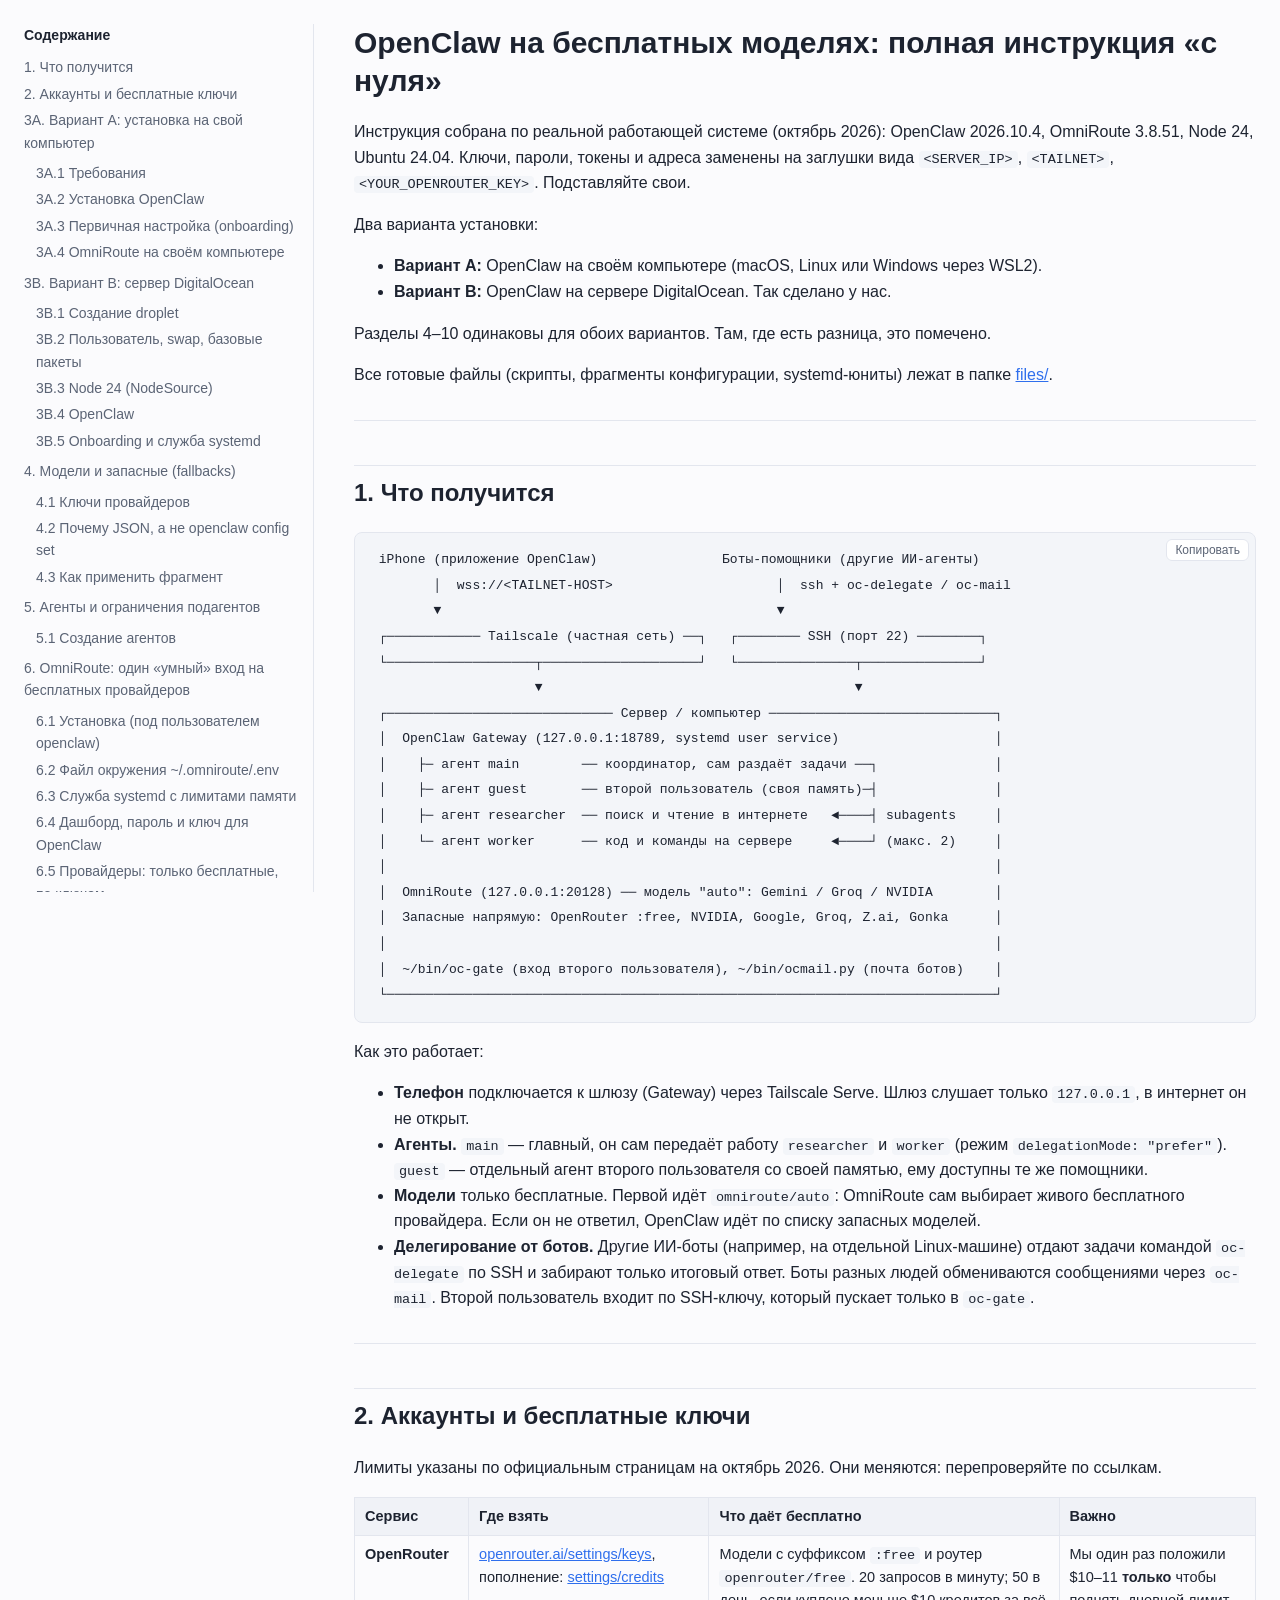
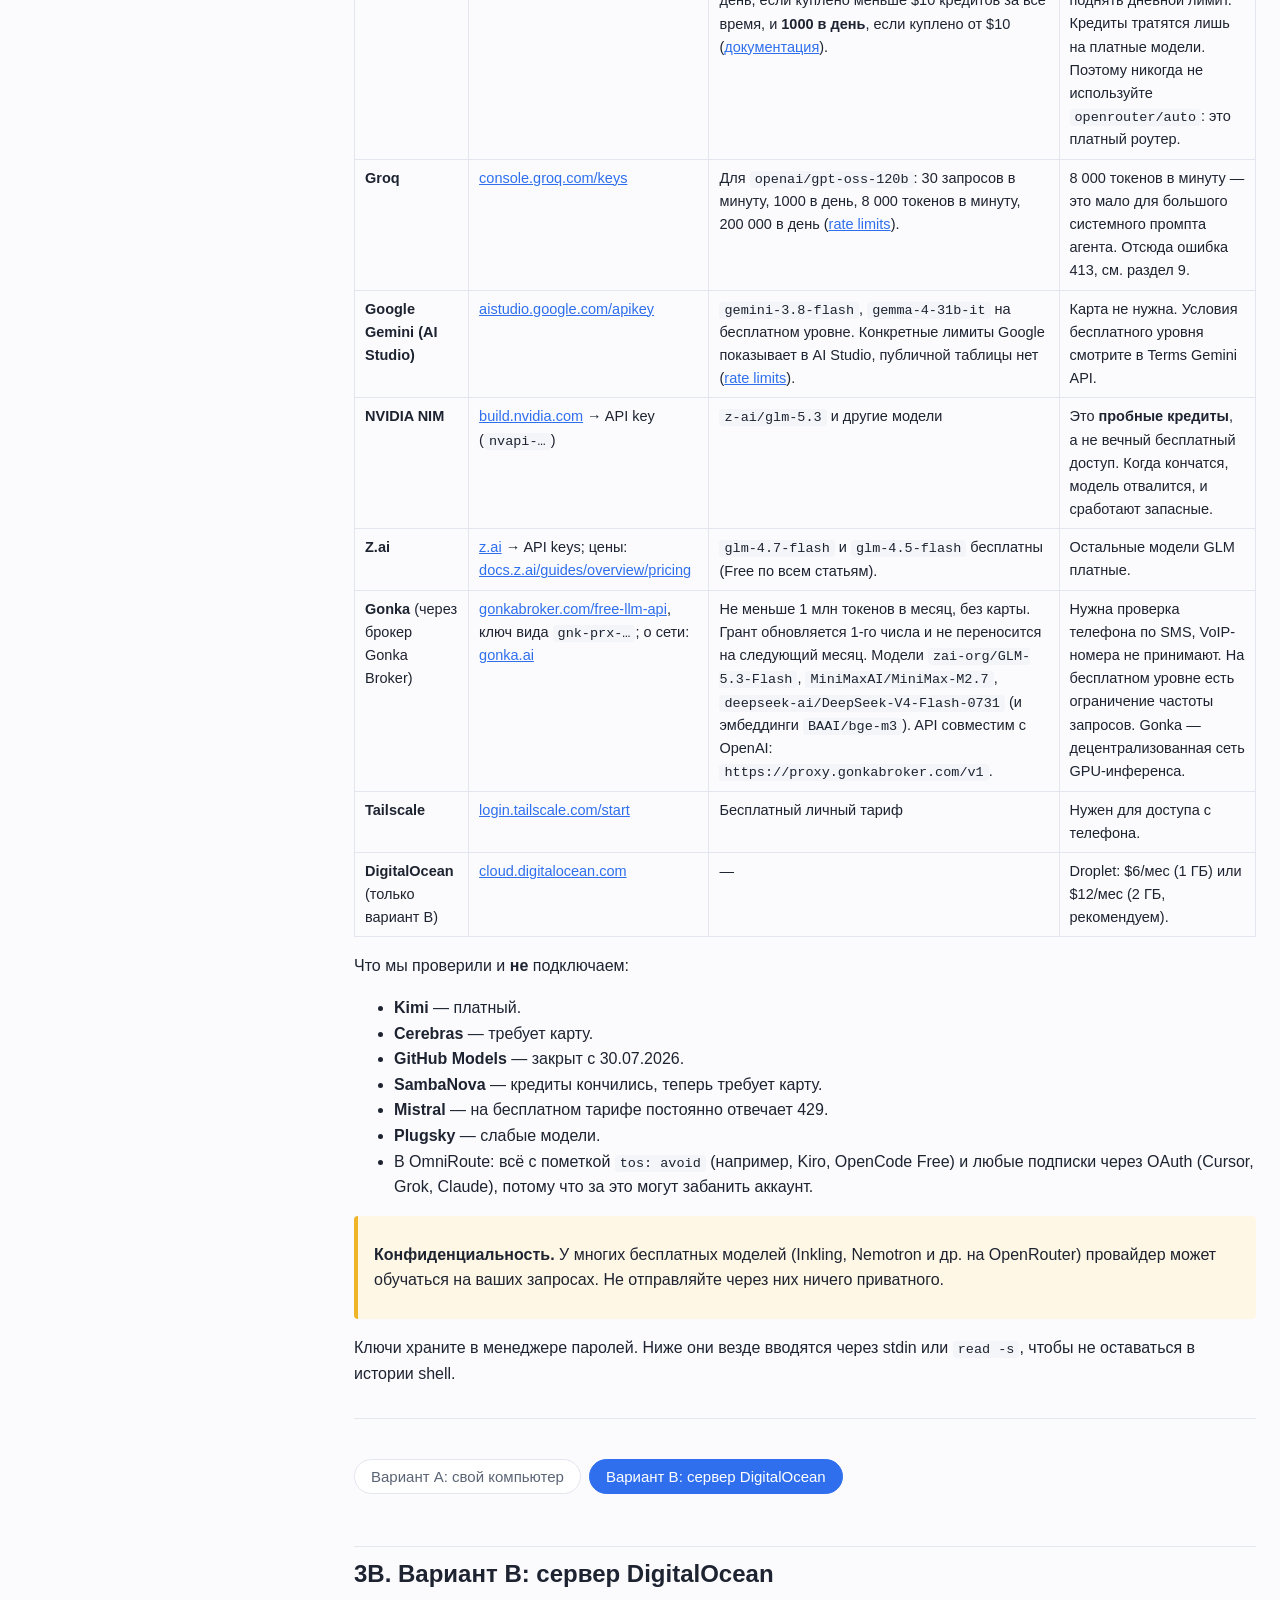
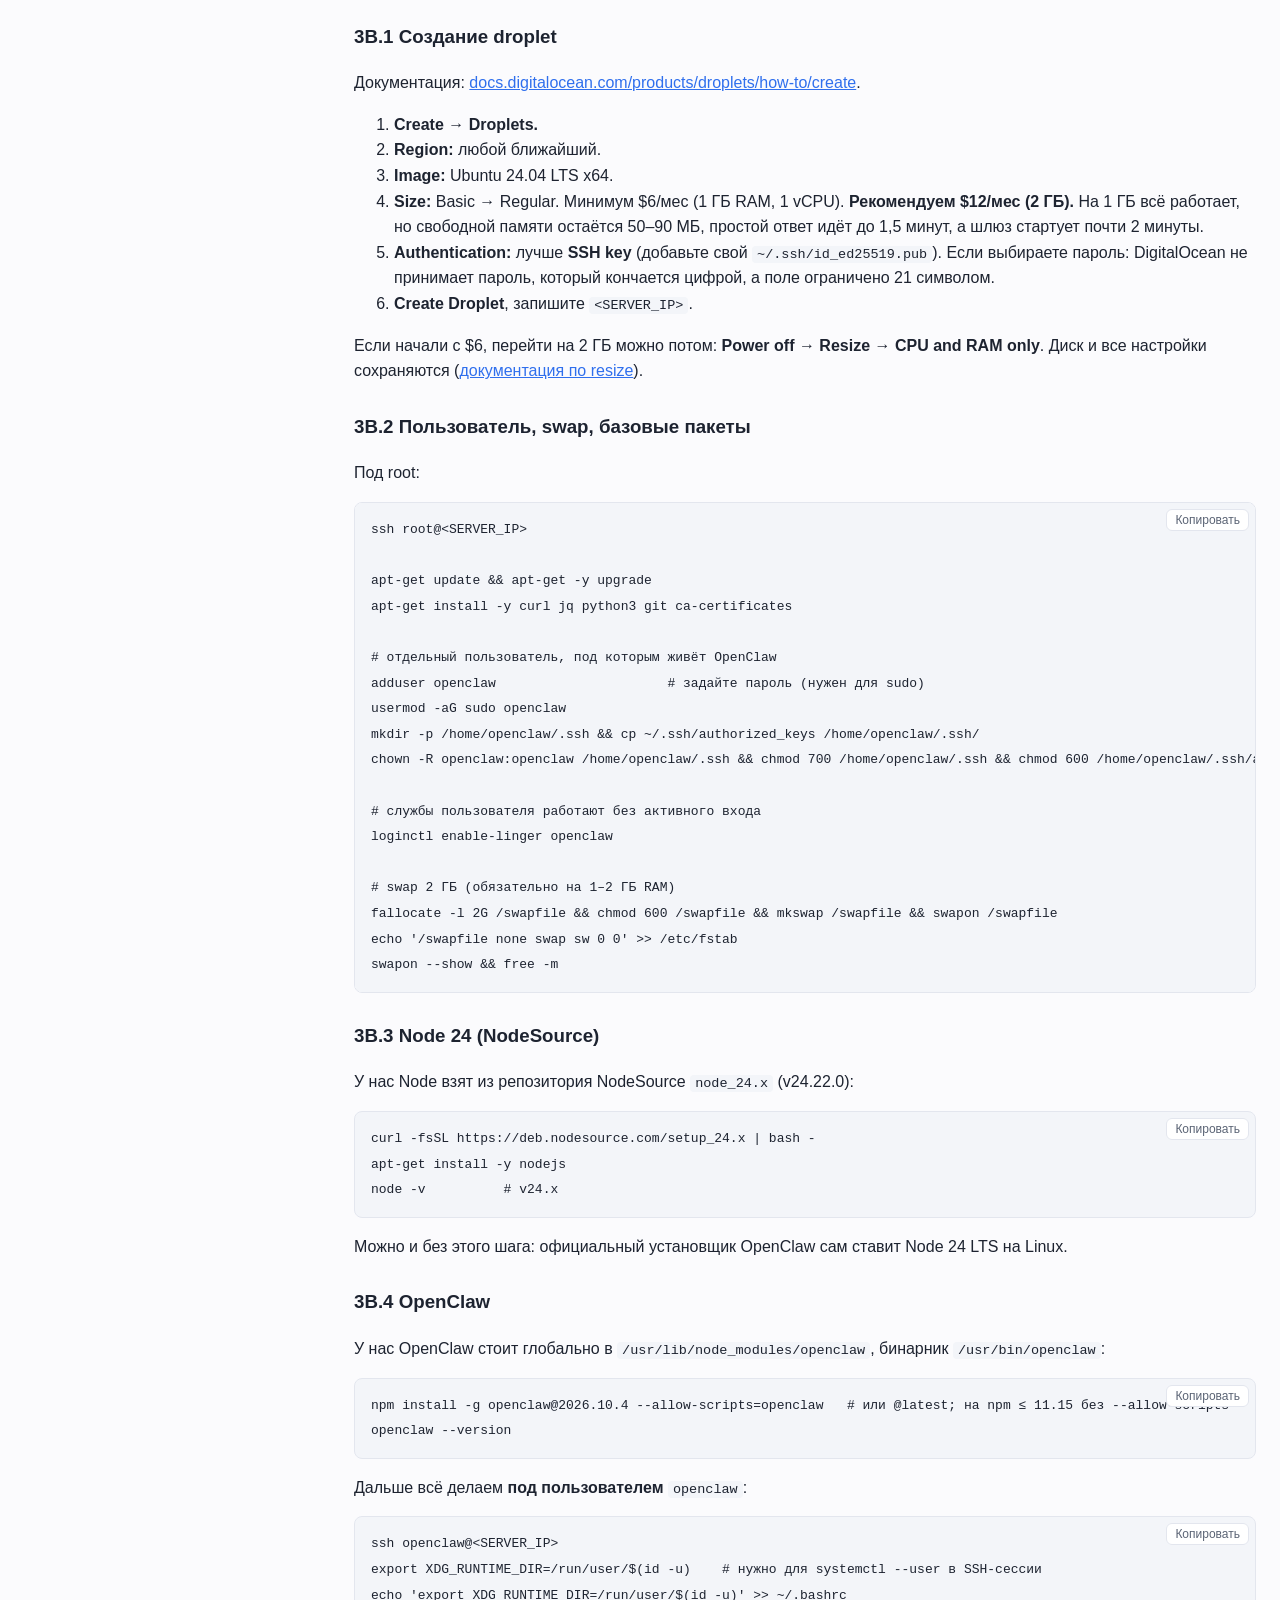
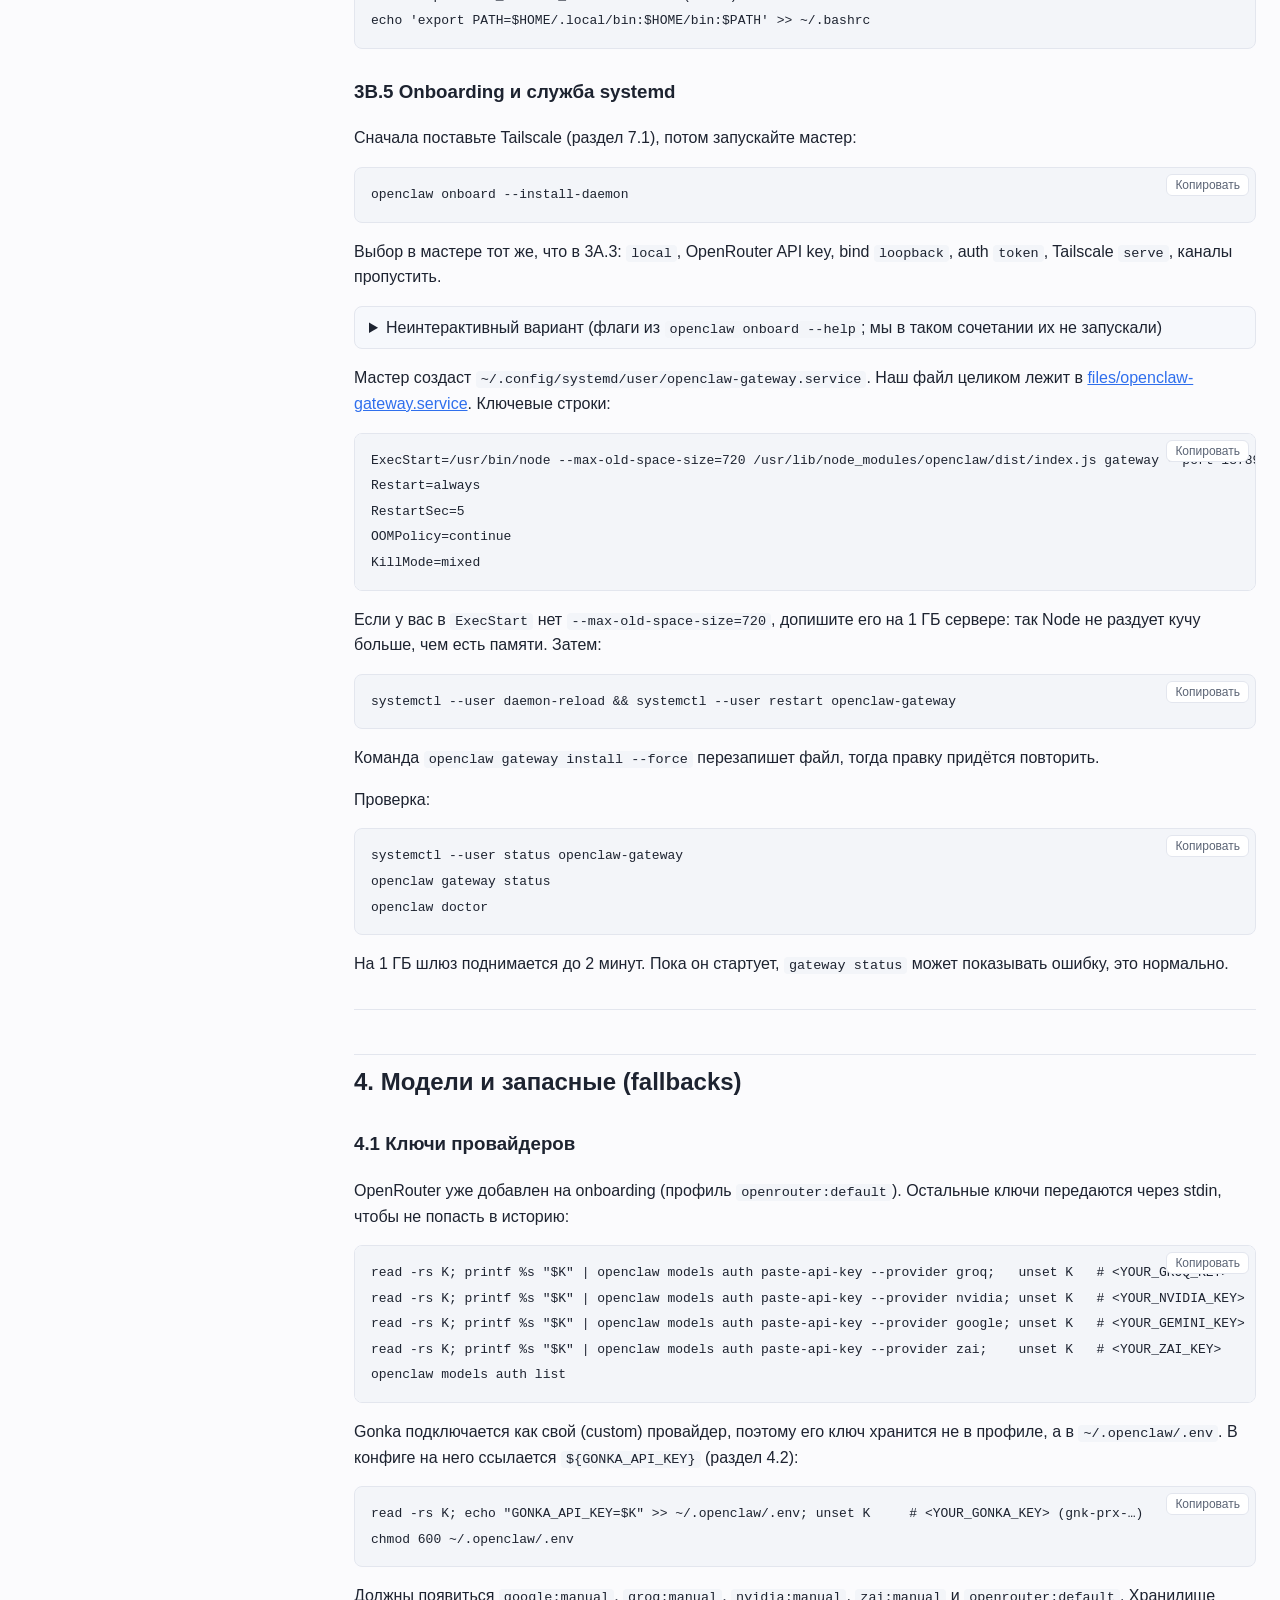
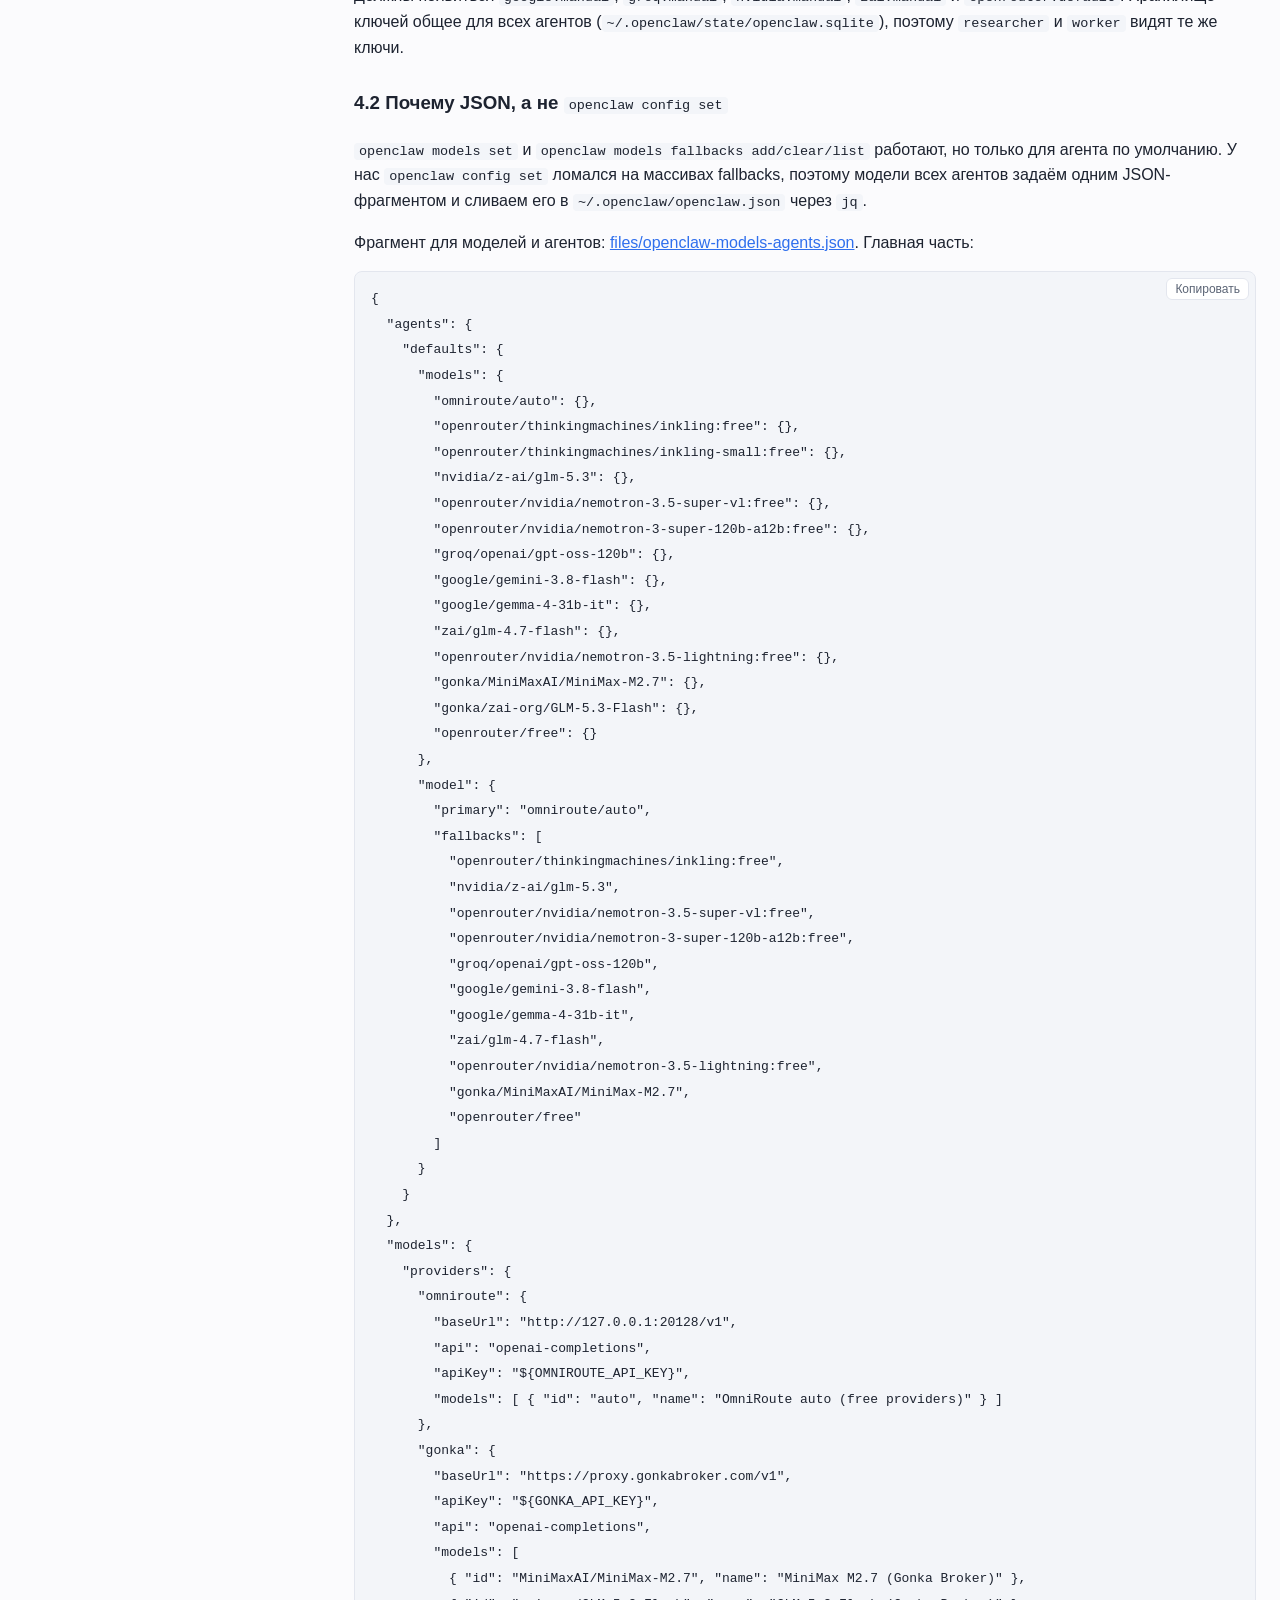
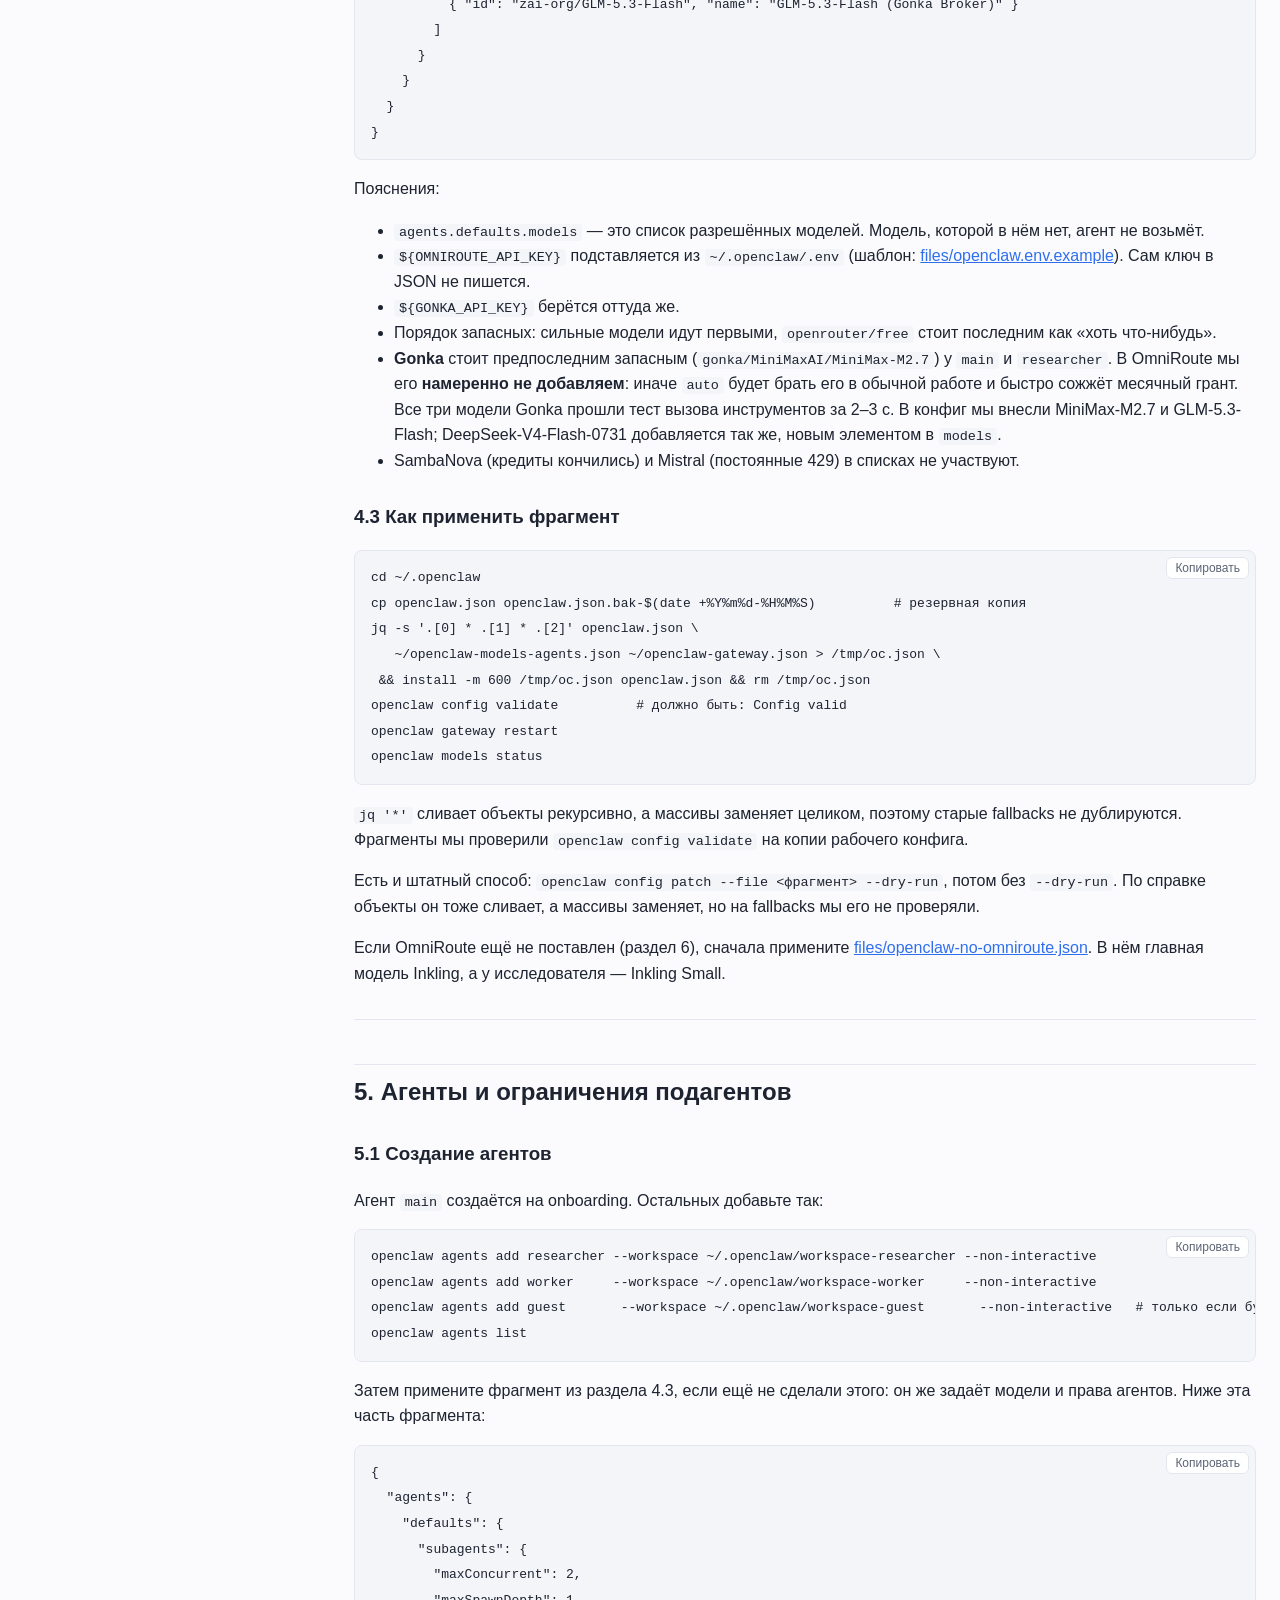
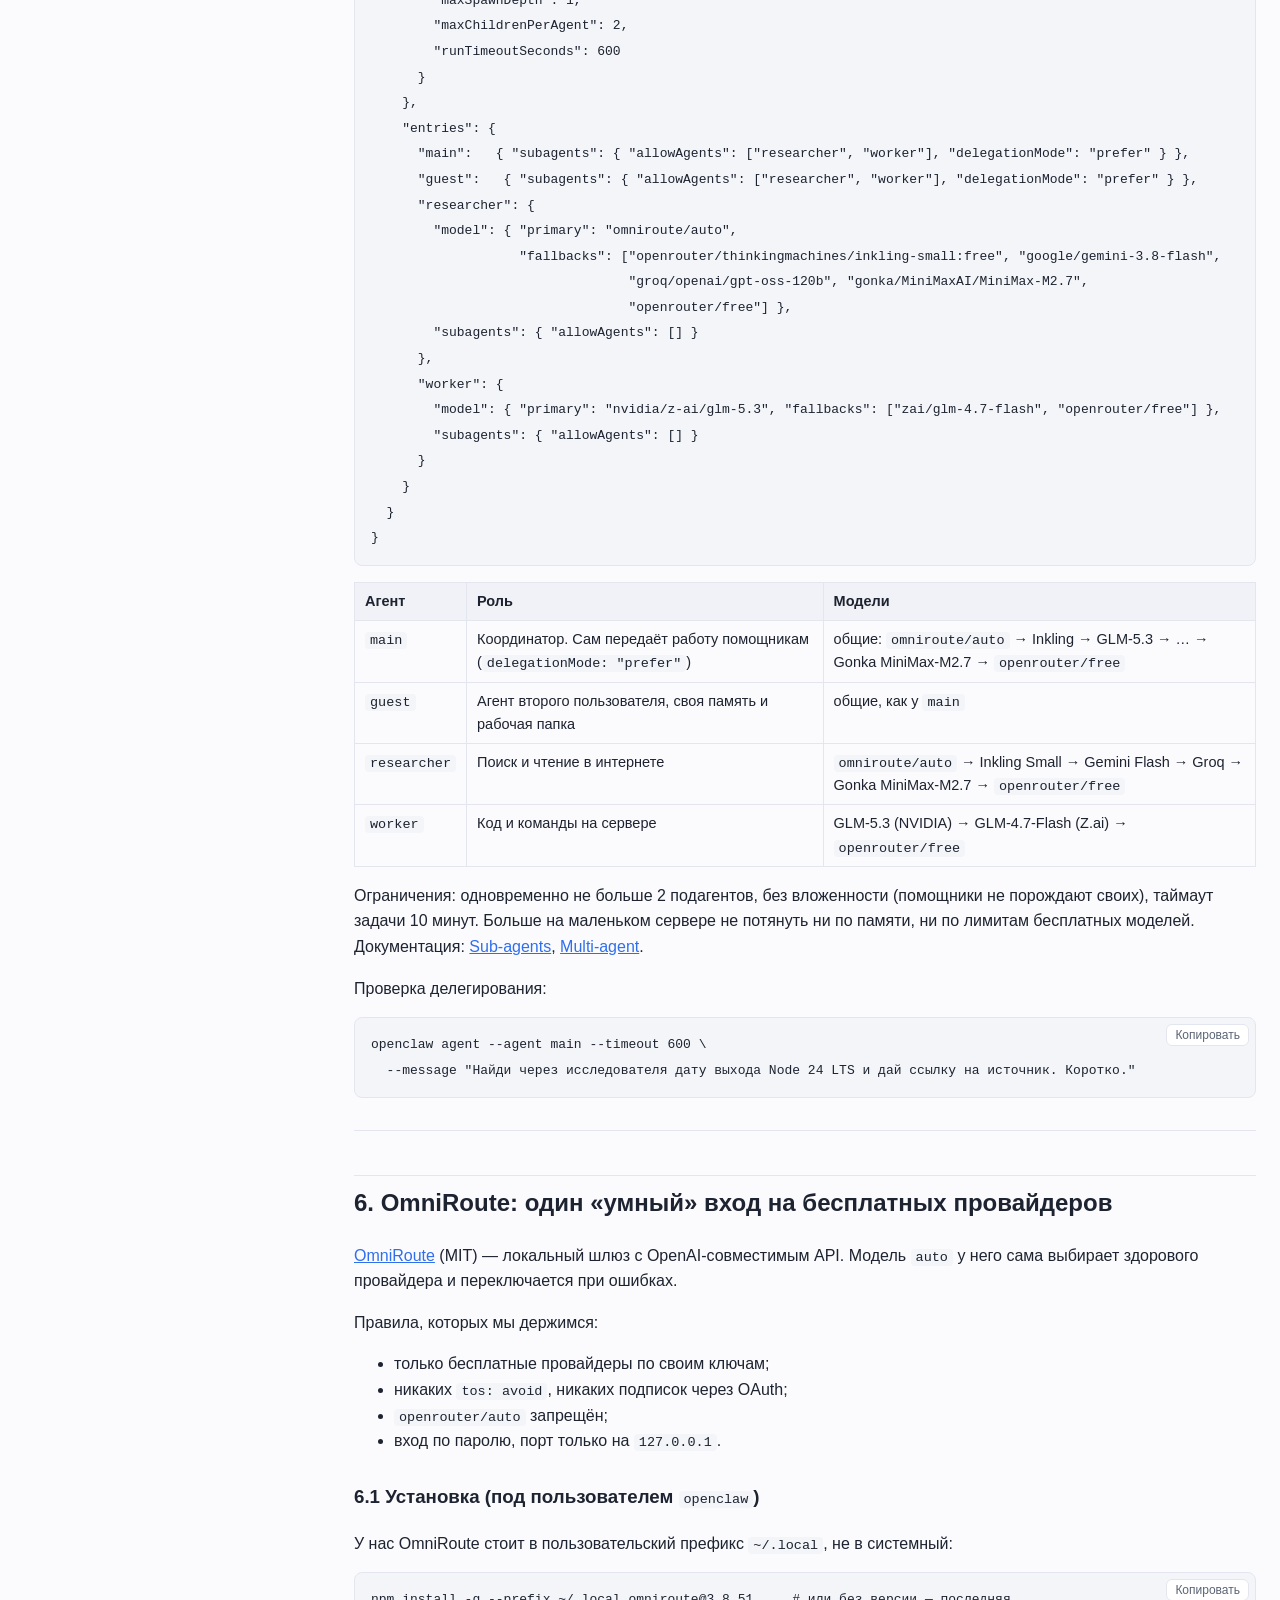
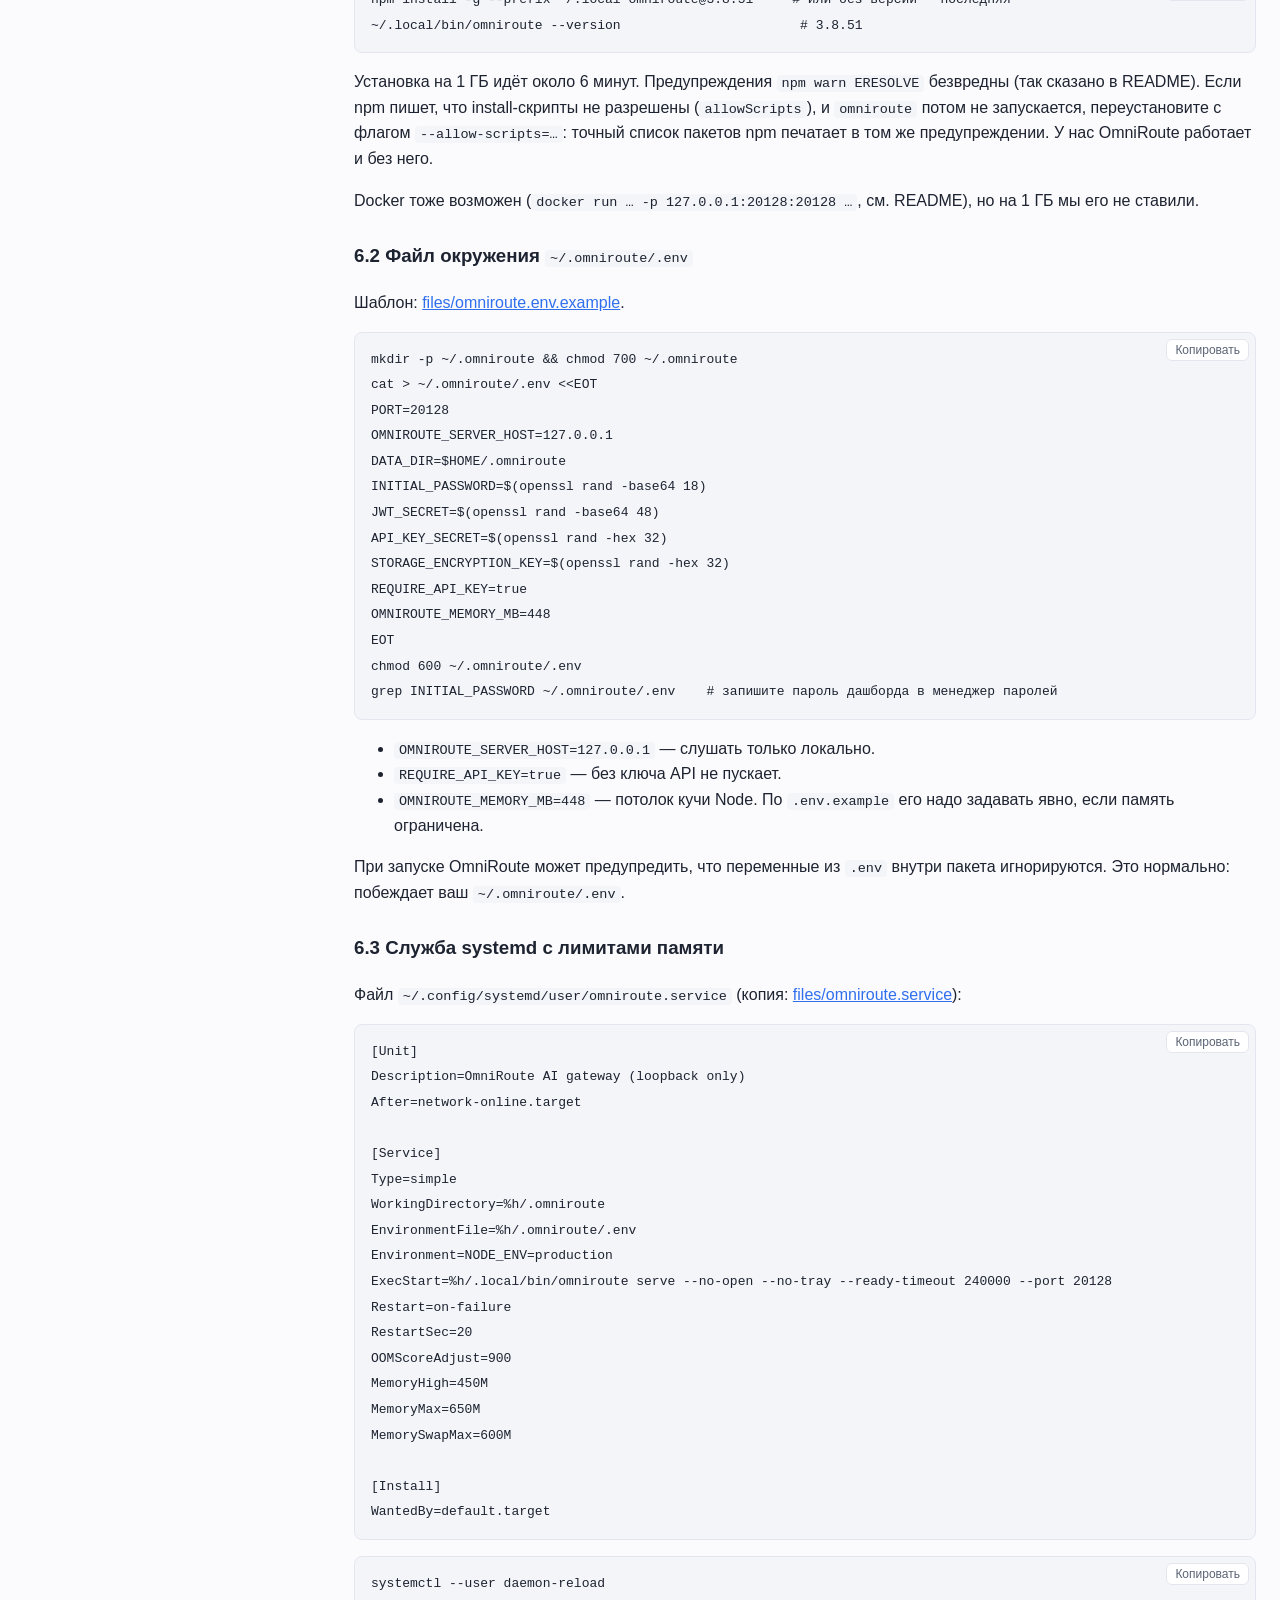
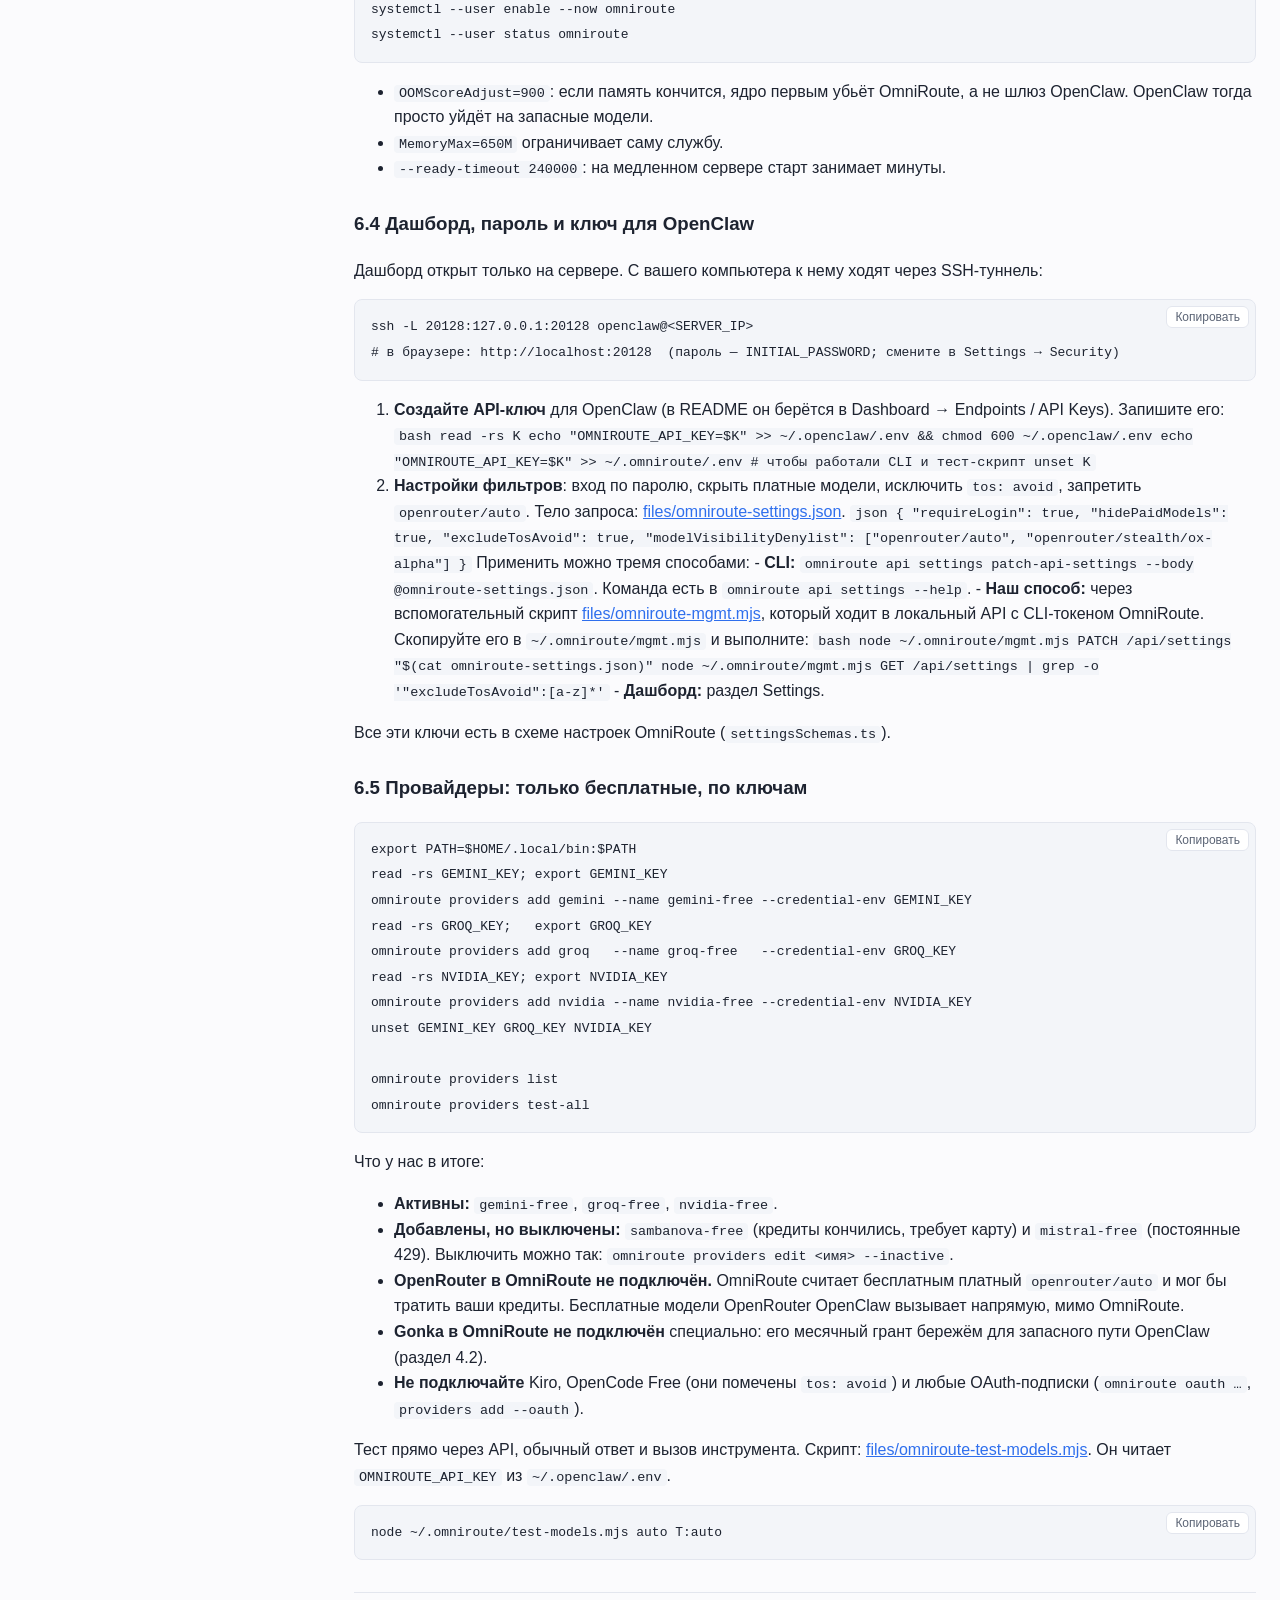
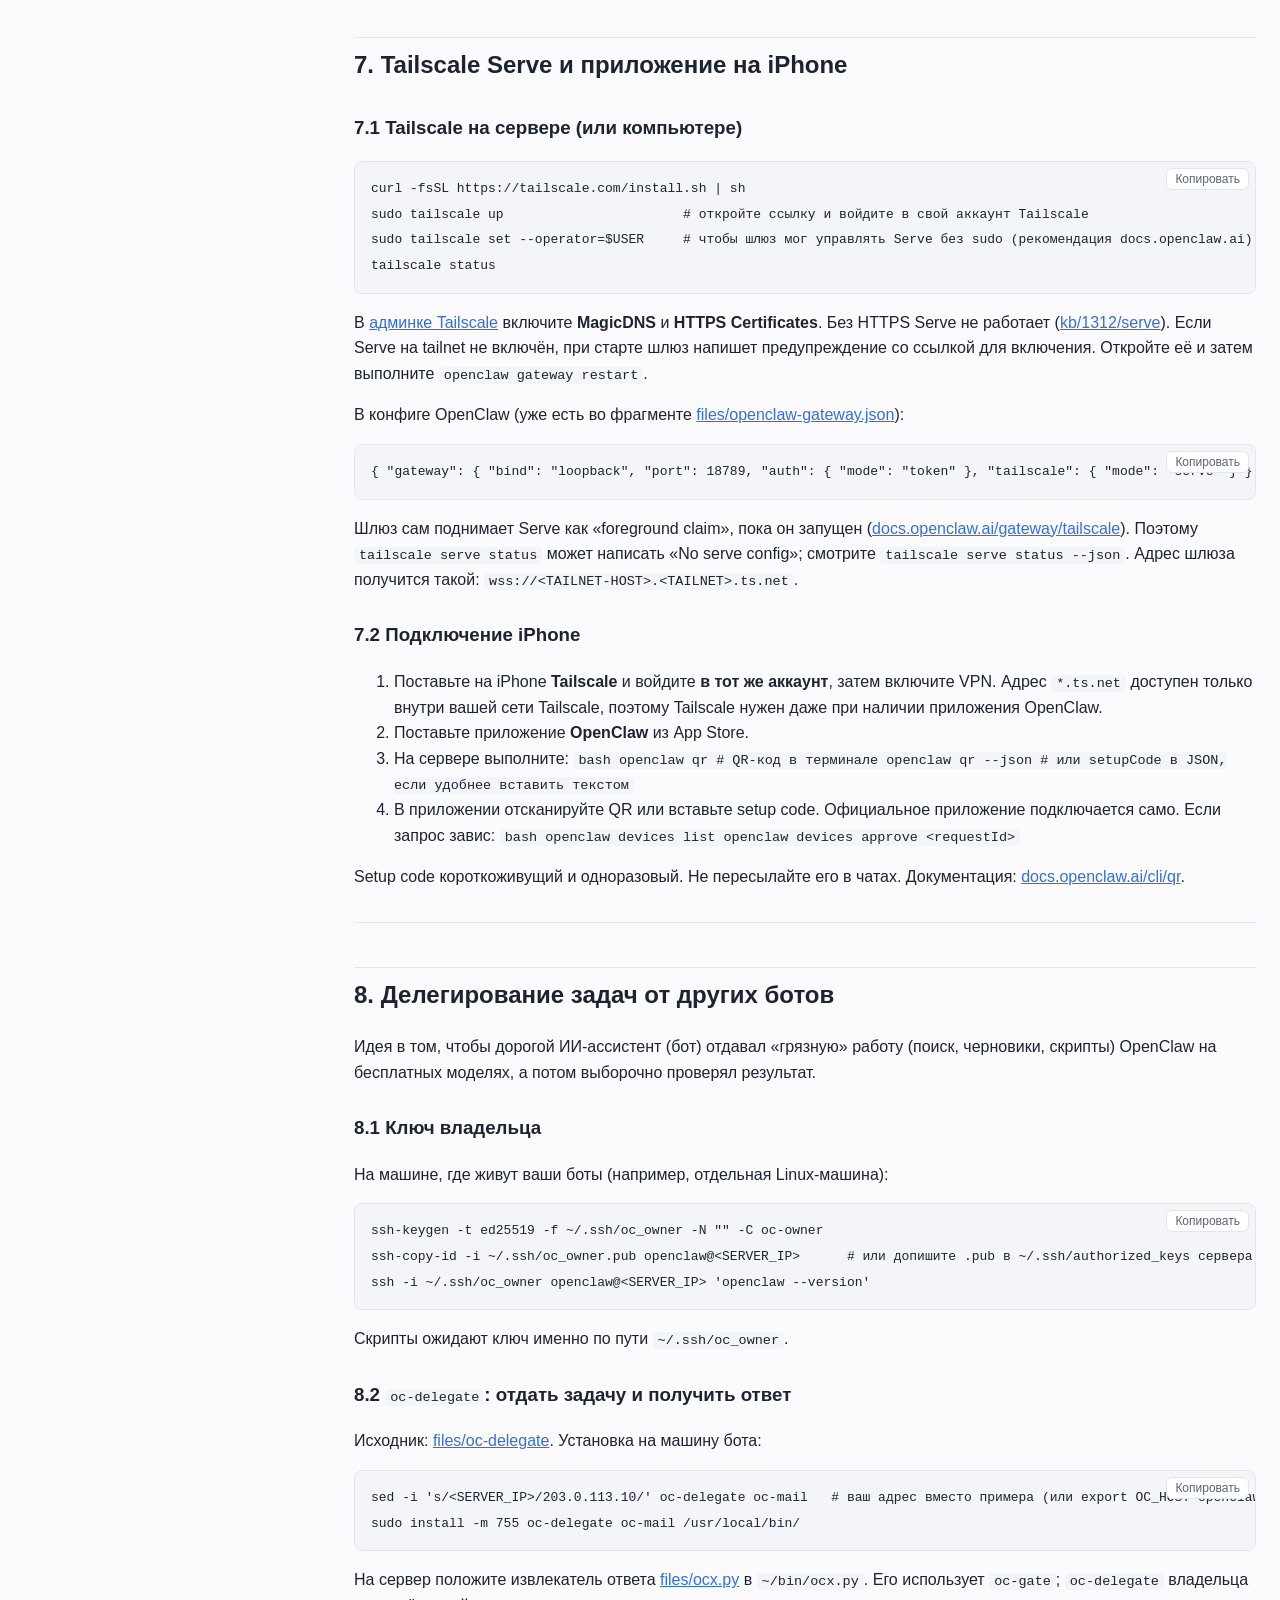
==== commit d79ec2eb: "Update OpenClaw guide (Gonka)" ====
--- a/openclaw/index.html
+++ b/openclaw/index.html
@@ -135,7 +135,7 @@
  │    └─ агент worker      ── код и команды на сервере     ◄────┘ (макс. 2)     │
  │                                                                              │
  │  OmniRoute (127.0.0.1:20128) ── модель &quot;auto&quot;: Gemini / Groq / NVIDIA        │
- │  Прямые провайдеры (запасные): OpenRouter :free, NVIDIA, Google, Groq, Z.ai  │
+ │  Запасные напрямую: OpenRouter :free, NVIDIA, Google, Groq, Z.ai, Gonka      │
  │                                                                              │
  │  ~/bin/oc-gate (вход второго пользователя), ~/bin/ocmail.py (почта ботов)    │
  └──────────────────────────────────────────────────────────────────────────────┘
@@ -189,6 +189,12 @@
 <td><a href="https://z.ai">z.ai</a> → API keys; цены: <a href="https://docs.z.ai/guides/overview/pricing">docs.z.ai/guides/overview/pricing</a></td>
 <td><code>glm-4.7-flash</code> и <code>glm-4.5-flash</code> бесплатны (Free по всем статьям).</td>
 <td>Остальные модели GLM платные.</td>
+</tr>
+<tr>
+<td><strong>Gonka</strong> (через брокер Gonka Broker)</td>
+<td><a href="https://gonkabroker.com/free-llm-api/">gonkabroker.com/free-llm-api</a>, ключ вида <code>gnk-prx-…</code>; о сети: <a href="https://gonka.ai">gonka.ai</a></td>
+<td>Не меньше 1 млн токенов в месяц, без карты. Грант обновляется 1-го числа и не переносится на следующий месяц. Модели <code>zai-org/GLM-5.3-Flash</code>, <code>MiniMaxAI/MiniMax-M2.7</code>, <code>deepseek-ai/DeepSeek-V4-Flash-0731</code> (и эмбеддинги <code>BAAI/bge-m3</code>). API совместим с OpenAI: <code>https://proxy.gonkabroker.com/v1</code>.</td>
+<td>Нужна проверка телефона по SMS, VoIP-номера не принимают. На бесплатном уровне есть ограничение частоты запросов. Gonka — децентрализованная сеть GPU-инференса.</td>
 </tr>
 <tr>
 <td><strong>Tailscale</strong></td>
@@ -365,6 +371,10 @@
 read -rs K; printf %s &quot;$K&quot; | openclaw models auth paste-api-key --provider zai;    unset K   # &lt;YOUR_ZAI_KEY&gt;
 openclaw models auth list
 </code></pre>
+<p>Gonka подключается как свой (custom) провайдер, поэтому его ключ хранится не в профиле, а в <code>~/.openclaw/.env</code>. В конфиге на него ссылается <code>${GONKA_API_KEY}</code> (раздел 4.2):</p>
+<pre><code class="language-bash">read -rs K; echo &quot;GONKA_API_KEY=$K&quot; &gt;&gt; ~/.openclaw/.env; unset K     # &lt;YOUR_GONKA_KEY&gt; (gnk-prx-…)
+chmod 600 ~/.openclaw/.env
+</code></pre>
 <p>Должны появиться <code>google:manual</code>, <code>groq:manual</code>, <code>nvidia:manual</code>, <code>zai:manual</code> и <code>openrouter:default</code>. Хранилище ключей общее для всех агентов (<code>~/.openclaw/state/openclaw.sqlite</code>), поэтому <code>researcher</code> и <code>worker</code> видят те же ключи.</p>
 <h3 id="42-почему-json-а-не-openclaw-config-set">4.2 Почему JSON, а не <code>openclaw config set</code></h3>
 <p><code>openclaw models set</code> и <code>openclaw models fallbacks add/clear/list</code> работают, но только для агента по умолчанию. У нас <code>openclaw config set</code> ломался на массивах fallbacks, поэтому модели всех агентов задаём одним JSON-фрагментом и сливаем его в <code>~/.openclaw/openclaw.json</code> через <code>jq</code>.</p>
@@ -384,6 +394,8 @@
         &quot;google/gemma-4-31b-it&quot;: {},
         &quot;zai/glm-4.7-flash&quot;: {},
         &quot;openrouter/nvidia/nemotron-3.5-lightning:free&quot;: {},
+        &quot;gonka/MiniMaxAI/MiniMax-M2.7&quot;: {},
+        &quot;gonka/zai-org/GLM-5.3-Flash&quot;: {},
         &quot;openrouter/free&quot;: {}
       },
       &quot;model&quot;: {
@@ -398,6 +410,7 @@
           &quot;google/gemma-4-31b-it&quot;,
           &quot;zai/glm-4.7-flash&quot;,
           &quot;openrouter/nvidia/nemotron-3.5-lightning:free&quot;,
+          &quot;gonka/MiniMaxAI/MiniMax-M2.7&quot;,
           &quot;openrouter/free&quot;
         ]
       }
@@ -410,6 +423,15 @@
         &quot;api&quot;: &quot;openai-completions&quot;,
         &quot;apiKey&quot;: &quot;${OMNIROUTE_API_KEY}&quot;,
         &quot;models&quot;: [ { &quot;id&quot;: &quot;auto&quot;, &quot;name&quot;: &quot;OmniRoute auto (free providers)&quot; } ]
+      },
+      &quot;gonka&quot;: {
+        &quot;baseUrl&quot;: &quot;https://proxy.gonkabroker.com/v1&quot;,
+        &quot;apiKey&quot;: &quot;${GONKA_API_KEY}&quot;,
+        &quot;api&quot;: &quot;openai-completions&quot;,
+        &quot;models&quot;: [
+          { &quot;id&quot;: &quot;MiniMaxAI/MiniMax-M2.7&quot;, &quot;name&quot;: &quot;MiniMax M2.7 (Gonka Broker)&quot; },
+          { &quot;id&quot;: &quot;zai-org/GLM-5.3-Flash&quot;, &quot;name&quot;: &quot;GLM-5.3-Flash (Gonka Broker)&quot; }
+        ]
       }
     }
   }
@@ -419,7 +441,10 @@
 <ul>
 <li><code>agents.defaults.models</code> — это список разрешённых моделей. Модель, которой в нём нет, агент не возьмёт.</li>
 <li><code>${OMNIROUTE_API_KEY}</code> подставляется из <code>~/.openclaw/.env</code> (шаблон: <a href="files/openclaw.env.example">files/openclaw.env.example</a>). Сам ключ в JSON не пишется.</li>
+<li><code>${GONKA_API_KEY}</code> берётся оттуда же.</li>
 <li>Порядок запасных: сильные модели идут первыми, <code>openrouter/free</code> стоит последним как «хоть что-нибудь».</li>
+<li><strong>Gonka</strong> стоит предпоследним запасным (<code>gonka/MiniMaxAI/MiniMax-M2.7</code>) у <code>main</code> и <code>researcher</code>. В OmniRoute мы его <strong>намеренно не добавляем</strong>: иначе <code>auto</code> будет брать его в обычной работе и быстро сожжёт месячный грант. Все три модели Gonka прошли тест вызова инструментов за 2–3 с. В конфиг мы внесли MiniMax-M2.7 и GLM-5.3-Flash; DeepSeek-V4-Flash-0731 добавляется так же, новым элементом в <code>models</code>.</li>
+<li>SambaNova (кредиты кончились) и Mistral (постоянные 429) в списках не участвуют.</li>
 </ul>
 <h3 id="43-как-применить-фрагмент">4.3 Как применить фрагмент</h3>
 <pre><code class="language-bash">cd ~/.openclaw
@@ -460,7 +485,8 @@
       &quot;researcher&quot;: {
         &quot;model&quot;: { &quot;primary&quot;: &quot;omniroute/auto&quot;,
                    &quot;fallbacks&quot;: [&quot;openrouter/thinkingmachines/inkling-small:free&quot;, &quot;google/gemini-3.8-flash&quot;,
-                                 &quot;groq/openai/gpt-oss-120b&quot;, &quot;openrouter/free&quot;] },
+                                 &quot;groq/openai/gpt-oss-120b&quot;, &quot;gonka/MiniMaxAI/MiniMax-M2.7&quot;,
+                                 &quot;openrouter/free&quot;] },
         &quot;subagents&quot;: { &quot;allowAgents&quot;: [] }
       },
       &quot;worker&quot;: {
@@ -483,7 +509,7 @@
 <tr>
 <td><code>main</code></td>
 <td>Координатор. Сам передаёт работу помощникам (<code>delegationMode: "prefer"</code>)</td>
-<td>общие: <code>omniroute/auto</code> → Inkling → GLM-5.3 → …</td>
+<td>общие: <code>omniroute/auto</code> → Inkling → GLM-5.3 → … → Gonka MiniMax-M2.7 → <code>openrouter/free</code></td>
 </tr>
 <tr>
 <td><code>guest</code></td>
@@ -493,7 +519,7 @@
 <tr>
 <td><code>researcher</code></td>
 <td>Поиск и чтение в интернете</td>
-<td><code>omniroute/auto</code> → Inkling Small → Gemini Flash → Groq → <code>openrouter/free</code></td>
+<td><code>omniroute/auto</code> → Inkling Small → Gemini Flash → Groq → Gonka MiniMax-M2.7 → <code>openrouter/free</code></td>
 </tr>
 <tr>
 <td><code>worker</code></td>
@@ -625,6 +651,7 @@
 <li><strong>Активны:</strong> <code>gemini-free</code>, <code>groq-free</code>, <code>nvidia-free</code>.</li>
 <li><strong>Добавлены, но выключены:</strong> <code>sambanova-free</code> (кредиты кончились, требует карту) и <code>mistral-free</code> (постоянные 429). Выключить можно так: <code>omniroute providers edit &lt;имя&gt; --inactive</code>.</li>
 <li><strong>OpenRouter в OmniRoute не подключён.</strong> OmniRoute считает бесплатным платный <code>openrouter/auto</code> и мог бы тратить ваши кредиты. Бесплатные модели OpenRouter OpenClaw вызывает напрямую, мимо OmniRoute.</li>
+<li><strong>Gonka в OmniRoute не подключён</strong> специально: его месячный грант бережём для запасного пути OpenClaw (раздел 4.2).</li>
 <li><strong>Не подключайте</strong> Kiro, OpenCode Free (они помечены <code>tos: avoid</code>) и любые OAuth-подписки (<code>omniroute oauth …</code>, <code>providers add --oauth</code>).</li>
 </ul>
 <p>Тест прямо через API, обычный ответ и вызов инструмента. Скрипт: <a href="files/omniroute-test-models.mjs">files/omniroute-test-models.mjs</a>. Он читает <code>OMNIROUTE_API_KEY</code> из <code>~/.openclaw/.env</code>.</p>
@@ -809,6 +836,11 @@
 <td><code>sudo apt-get install -y openssh-client</code>. Наши скрипты пробуют поставить его сами и ходят по ключу, без <code>sshpass</code>.</td>
 </tr>
 <tr>
+<td>Gonka отвечает 429 или ошибкой квоты</td>
+<td>Сработало ограничение частоты запросов на бесплатном уровне или кончился месячный грант (обновляется 1-го числа)</td>
+<td>Подождать. OpenClaw перейдёт на <code>openrouter/free</code>.</td>
+</tr>
+<tr>
 <td><code>models scan</code> поставил крошечную модель по умолчанию</td>
 <td>Скан выбирает по своим критериям</td>
 <td>Задайте модели фрагментом из раздела 4.</td>
